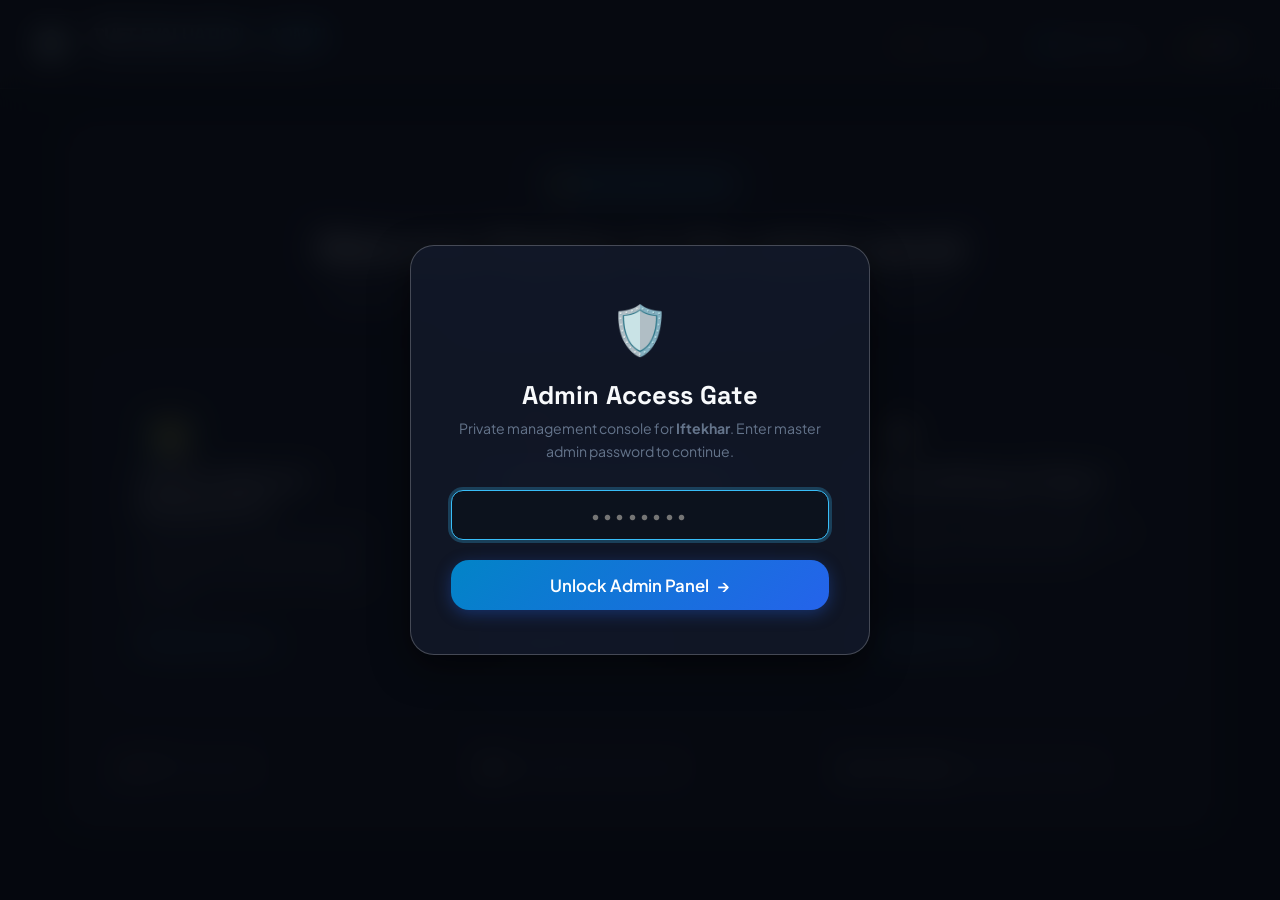
==== admin.html @ 4fbf7980 "Add admin panel and dynamic sync" ====
<!DOCTYPE html>
<html lang="en" data-theme="dark">
<head>
  <meta charset="UTF-8">
  <meta name="viewport" content="width=device-width, initial-scale=1.0">
  <title>BUET Faculty Pulse — Admin Management Dashboard</title>
  
  <!-- Modern Google Fonts -->
  <link rel="preconnect" href="https://fonts.googleapis.com">
  <link rel="preconnect" href="https://fonts.gstatic.com" crossorigin>
  <link href="https://fonts.googleapis.com/css2?family=Plus+Jakarta+Sans:wght@400;500;600;700;800&family=Space+Grotesk:wght@600;700&display=swap" rel="stylesheet">

  <!-- Core Stylesheet -->
  <link rel="stylesheet" href="css/style.css">
  <link rel="icon" href="data:image/svg+xml,<svg xmlns=%22http://www.w3.org/2000/svg%22 viewBox=%220 0 100 100%22><text y=%22.9em%22 font-size=%2290%22>🛡️</text></svg>">

  <style>
    /* Admin Dashboard Specific Styles */
    .admin-auth-overlay {
      position: fixed;
      inset: 0;
      background: var(--bg-overlay);
      backdrop-filter: blur(16px);
      -webkit-backdrop-filter: blur(16px);
      z-index: 9999;
      display: flex;
      align-items: center;
      justify-content: center;
      padding: 1.5rem;
    }

    .admin-auth-card {
      background: var(--bg-card);
      border: 1.5px solid var(--border-strong);
      border-radius: var(--radius-xl);
      padding: 2.75rem 2.5rem;
      max-width: 460px;
      width: 100%;
      text-align: center;
      box-shadow: var(--shadow-lg);
    }

    .admin-auth-icon {
      font-size: 3rem;
      margin-bottom: 0.75rem;
    }

    .admin-auth-title {
      font-size: 1.6rem;
      font-weight: 800;
      margin-bottom: 0.4rem;
    }

    .admin-auth-sub {
      font-size: 0.88rem;
      color: var(--text-muted);
      margin-bottom: 1.75rem;
    }

    .admin-auth-input {
      width: 100%;
      padding: 0.85rem 1.15rem;
      background: var(--bg-input);
      border: 1.5px solid var(--border-strong);
      border-radius: var(--radius-md);
      font-size: 1.05rem;
      color: var(--text-primary);
      text-align: center;
      letter-spacing: 0.2em;
      outline: none;
      margin-bottom: 1.25rem;
      transition: border-color var(--transition-fast);
    }

    .admin-auth-input:focus {
      border-color: var(--accent-cyan);
      box-shadow: 0 0 0 3px var(--accent-cyan-glow);
    }

    /* Admin Hub Cards */
    .admin-hub-grid {
      display: grid;
      grid-template-columns: repeat(auto-fit, minmax(280px, 1fr));
      gap: 1.5rem;
      margin-top: 2rem;
    }

    .admin-nav-card {
      background: var(--bg-card);
      border: 1.5px solid var(--border-medium);
      border-radius: var(--radius-xl);
      padding: 2rem;
      cursor: pointer;
      display: flex;
      flex-direction: column;
      justify-content: space-between;
      gap: 1.25rem;
      transition: all var(--transition-normal);
      text-align: left;
    }

    .admin-nav-card:hover {
      border-color: var(--accent-cyan);
      transform: translateY(-4px);
      box-shadow: var(--shadow-md);
    }

    .nav-card-icon {
      font-size: 2.5rem;
      background: var(--bg-input);
      width: 64px;
      height: 64px;
      display: flex;
      align-items: center;
      justify-content: center;
      border-radius: var(--radius-lg);
      border: 1px solid var(--border-subtle);
    }

    .nav-card-title {
      font-size: 1.35rem;
      font-weight: 800;
      margin-bottom: 0.35rem;
    }

    .nav-card-desc {
      font-size: 0.88rem;
      color: var(--text-secondary);
      line-height: 1.5;
    }

    .nav-card-cta {
      display: flex;
      align-items: center;
      gap: 0.45rem;
      color: var(--accent-cyan);
      font-weight: 700;
      font-size: 0.92rem;
      margin-top: auto;
    }

    /* Admin Subpages */
    .admin-subpage {
      display: none;
      animation: fadeIn 0.3s ease forwards;
    }

    .admin-subpage.active {
      display: block;
    }

    .admin-page-header {
      display: flex;
      justify-content: space-between;
      align-items: center;
      flex-wrap: wrap;
      gap: 1rem;
      margin-bottom: 2rem;
      border-bottom: 1px solid var(--border-subtle);
      padding-bottom: 1.25rem;
    }

    .admin-mode-toggle-row {
      display: flex;
      gap: 0.5rem;
      margin-bottom: 1.5rem;
    }

    .mode-tab-btn {
      padding: 0.65rem 1.25rem;
      border-radius: var(--radius-full);
      font-size: 0.9rem;
      font-weight: 700;
      background: var(--bg-surface);
      border: 1.5px solid var(--border-medium);
      color: var(--text-secondary);
      cursor: pointer;
      transition: all var(--transition-fast);
    }

    .mode-tab-btn.active {
      background: var(--accent-blue);
      color: #ffffff;
      border-color: var(--accent-blue);
    }

    .admin-editor-card {
      background: var(--bg-card);
      border: 1.5px solid var(--border-medium);
      border-radius: var(--radius-xl);
      padding: 2.25rem;
      margin-bottom: 2rem;
    }

    .form-grid-2 {
      display: grid;
      grid-template-columns: repeat(auto-fit, minmax(240px, 1fr));
      gap: 1.25rem;
    }

    .admin-table-wrap {
      background: var(--bg-card);
      border: 1px solid var(--border-medium);
      border-radius: var(--radius-xl);
      overflow-x: auto;
      max-height: 520px;
    }

    .admin-table {
      width: 100%;
      border-collapse: collapse;
      text-align: left;
      font-size: 0.9rem;
    }

    .admin-table th {
      background: var(--bg-surface);
      padding: 0.95rem 1.25rem;
      font-family: var(--font-heading);
      font-weight: 700;
      color: var(--text-muted);
      border-bottom: 1px solid var(--border-medium);
      position: sticky;
      top: 0;
      z-index: 2;
    }

    .admin-table td {
      padding: 0.85rem 1.25rem;
      border-bottom: 1px solid var(--border-subtle);
      color: var(--text-primary);
    }

    .admin-table tr:hover td {
      background: var(--bg-card-hover);
    }

    .btn-edit-inline {
      padding: 0.35rem 0.75rem;
      font-size: 0.78rem;
      border-radius: var(--radius-sm);
      background: var(--bg-input);
      border: 1px solid var(--border-medium);
      color: var(--accent-cyan);
      cursor: pointer;
      font-weight: 600;
    }

    .btn-edit-inline:hover {
      background: var(--accent-cyan);
      color: #ffffff;
    }

    /* Question Cards */
    .admin-question-card {
      background: var(--bg-surface);
      border: 1.5px solid var(--border-medium);
      border-radius: var(--radius-lg);
      padding: 1.5rem;
      margin-bottom: 1rem;
      display: flex;
      flex-direction: column;
      gap: 0.85rem;
    }

    .admin-q-header {
      display: flex;
      justify-content: space-between;
      align-items: flex-start;
      gap: 0.75rem;
    }

    .admin-q-options-list {
      display: grid;
      grid-template-columns: repeat(auto-fit, minmax(160px, 1fr));
      gap: 0.5rem;
      margin-top: 0.4rem;
    }

    .admin-opt-pill {
      font-size: 0.82rem;
      padding: 0.35rem 0.65rem;
      border-radius: var(--radius-md);
      background: var(--bg-input);
      border: 1px solid var(--border-subtle);
    }

    .admin-opt-pill.correct {
      border-color: #10b981;
      background: rgba(16, 185, 129, 0.15);
      color: #10b981;
      font-weight: 700;
    }
  </style>
</head>
<body>

  <!-- =========================================================================
       ADMIN AUTHENTICATION LOCK SCREEN (Password Protected)
       ========================================================================= -->
  <div id="adminAuthOverlay" class="admin-auth-overlay">
    <div class="admin-auth-card">
      <div class="admin-auth-icon">🛡️</div>
      <h2 class="admin-auth-title">Admin Access Gate</h2>
      <p class="admin-auth-sub">
        Private management console for <strong>Iftekhar</strong>. Enter master admin password to continue.
      </p>

      <form id="adminAuthForm">
        <input type="password" id="adminPasswordInput" class="admin-auth-input" placeholder="••••••••" autofocus autocomplete="current-password" required>
        <button type="submit" class="btn btn-primary btn-large" style="width: 100%;">
          <span>Unlock Admin Panel</span>
          <span>&rarr;</span>
        </button>
      </form>
      <p id="authErrorMsg" style="color: var(--star-red); font-size: 0.85rem; margin-top: 0.75rem; display: none;">
        Incorrect password. Please try again.
      </p>
    </div>
  </div>

  <!-- Top Global Navbar -->
  <header class="global-navbar">
    <div class="nav-wrapper">
      <div class="nav-brand" id="adminBrandBtn" role="button" tabindex="0" title="Admin Hub">
        <span class="brand-crest">🛡️</span>
        <div class="brand-headings">
          <span class="brand-title">BUET EVALUATION — ADMIN</span>
          <span class="brand-tagline">Authorized Moderator Console</span>
        </div>
      </div>

      <div class="nav-actions">
        <!-- Live Connection Status Badge -->
        <div id="adminDbStatusBadge" class="status-badge" title="Firebase Firestore Cloud Database Status">
          <span class="status-dot"></span>
          <span id="adminDbStatusText">Connecting...</span>
        </div>

        <a href="index.html" class="nav-link-btn" title="View Public Student Review Portal">
          🌐 View Live Site
        </a>

        <!-- Day / Night Theme Toggle -->
        <button id="adminThemeToggleBtn" class="theme-toggle-btn" title="Toggle Day/Night Mode">
          <span id="adminThemeIcon" class="theme-icon">🌙</span>
          <span id="adminThemeText" class="theme-label">Night</span>
        </button>
      </div>
    </div>
  </header>

  <!-- Main Container -->
  <main class="app-container">

    <!-- =========================================================================
         PAGE 1: ADMIN HUB MAIN MENU
         ========================================================================= -->
    <section id="pageAdminHub" class="admin-subpage active">
      <div class="card-glass" style="padding: 2.75rem 2.5rem; text-align: center;">
        <span class="welcome-badge">👑 Master Moderator Panel</span>
        <h1 class="welcome-title" style="margin-bottom: 0.5rem;">
          Welcome Iftekhar to the admin panel
        </h1>
        <p class="welcome-subtitle" style="margin-bottom: 1.5rem;">
          What do u want to modify? Changes saved here immediately update the live student evaluation website in real-time.
        </p>

        <!-- Navigation Cards -->
        <div class="admin-hub-grid">
          <!-- Card 1: Teachers & Designations (Page 2A) -->
          <div class="admin-nav-card" id="btnGoTeachers">
            <div>
              <div class="nav-card-icon">👨‍🏫</div>
              <h3 class="nav-card-title">Teacher Names &amp; Designations</h3>
              <p class="nav-card-desc">
                Add new teachers, search &amp; modify existing names, edit designations (Professor, Lecturer, etc.), or delete records.
              </p>
            </div>
            <span class="nav-card-cta">Manage Teachers &rarr;</span>
          </div>

          <!-- Card 2: Verification Questions (Page 2B) -->
          <div class="admin-nav-card" id="btnGoQuestions">
            <div>
              <div class="nav-card-icon">❓</div>
              <h3 class="nav-card-title">Verification Questions</h3>
              <p class="nav-card-desc">
                Browse questions department-wise, edit questions and options A-E, update answer keys, or add brand new campus trivia questions.
              </p>
            </div>
            <span class="nav-card-cta">Manage Questions &rarr;</span>
          </div>

          <!-- Card 3: Portal Settings & Departments (Page 2C) -->
          <div class="admin-nav-card" id="btnGoSettings">
            <div>
              <div class="nav-card-icon">⚙️</div>
              <h3 class="nav-card-title">Portal Settings &amp; Depts</h3>
              <p class="nav-card-desc">
                Set question correction rate to get verified (e.g. 4/5), add new departments, and configure admin preferences.
              </p>
            </div>
            <span class="nav-card-cta">Configure Portal &rarr;</span>
          </div>
        </div>

        <!-- Quick Summary Stats Bar -->
        <div class="ratings-breakdown-row" style="margin-top: 2.5rem; text-align: left;">
          <div class="breakdown-item">
            <span class="stat-glyph">📚</span>
            <span id="adminTotalTeachers">277</span>
            <span class="stat-text">Faculty Listed</span>
          </div>
          <div class="breakdown-item">
            <span class="stat-glyph">💬</span>
            <span id="adminTotalReviews">0</span>
            <span class="stat-text">Student Reviews Recorded</span>
          </div>
          <div class="breakdown-item">
            <span class="stat-glyph">🏛️</span>
            <span id="adminTotalDepts">3 Active Depts</span>
            <span class="stat-text">Verification Trivia Active</span>
          </div>
        </div>
      </div>
    </section>

    <!-- =========================================================================
         PAGE 2A: TEACHER NAMES & DESIGNATIONS MANAGEMENT
         ========================================================================= -->
    <section id="pageAdminTeachers" class="admin-subpage">
      <div class="admin-page-header">
        <div>
          <button class="btn-back btnBackToHub" style="margin-bottom: 0.5rem;">
            <span>&larr;</span> Back to Admin Menu
          </button>
          <h2>You want to add new teacher or modify existing teacher name?</h2>
          <p>Search and select any teacher to modify their details, or add new faculty members.</p>
        </div>

        <div class="admin-mode-toggle-row">
          <button type="button" id="tabModifyTeacher" class="mode-tab-btn active">✏️ Modify Existing</button>
          <button type="button" id="tabAddNewTeacher" class="mode-tab-btn">➕ Add New Teacher</button>
        </div>
      </div>

      <!-- Modify Existing Teacher Form -->
      <div id="sectionModifyTeacher" class="admin-editor-card">
        <h3 style="margin-bottom: 1rem;">Select the teacher name or search the name</h3>
        
        <div class="search-row" style="margin-bottom: 1.5rem;">
          <div class="search-input-wrap">
            <span class="search-icon">🔍</span>
            <input type="text" id="adminTeacherSearchInput" class="search-input" placeholder="Type to filter teacher dropdown...">
          </div>

          <div style="flex: 1.5; min-width: 280px;">
            <select id="adminTeacherSelectDropdown" class="form-input" style="cursor: pointer;">
              <option value="">-- Choose a Faculty Member to Edit --</option>
            </select>
          </div>
        </div>

        <!-- Teacher Edit Form (Active when teacher selected) -->
        <div id="teacherEditFormArea" style="display: none; border-top: 1px solid var(--border-subtle); padding-top: 1.5rem;">
          <h4 style="margin-bottom: 1.25rem;">
            Editing: <span id="editingTeacherBadge" class="highlight-teacher">Teacher Name</span>
          </h4>

          <div class="form-grid-2">
            <div class="form-group">
              <label class="form-label" for="editTeacherName">Full Name &amp; Academic Title</label>
              <input type="text" id="editTeacherName" class="form-input" required>
            </div>

            <div class="form-group">
              <label class="form-label" for="editTeacherDesig">Designation</label>
              <select id="editTeacherDesig" class="form-input">
                <option value="Professor">Professor</option>
                <option value="Associate Professor">Associate Professor</option>
                <option value="Assistant Professor">Assistant Professor</option>
                <option value="Lecturer">Lecturer</option>
                <option value="Professor Emeritus">Professor Emeritus</option>
                <option value="Adjunct Faculty">Adjunct Faculty</option>
              </select>
            </div>

            <div class="form-group">
              <label class="form-label" for="editTeacherDeptCode">Department Code</label>
              <select id="editTeacherDeptCode" class="form-input">
                <option value="CSE">CSE (Computer Science and Engineering)</option>
                <option value="EEE">EEE (Electrical and Electronic Engineering)</option>
                <option value="CE">CE (Civil Engineering)</option>
                <option value="ME">ME (Mechanical Engineering)</option>
                <option value="BME">BME (Biomedical Engineering)</option>
                <option value="IPE">IPE (Industrial &amp; Production Engineering)</option>
                <option value="MME">MME (Materials &amp; Metallurgical Engineering)</option>
                <option value="NCE">NCE (Nanomaterials &amp; Ceramic Engineering)</option>
                <option value="NAME">NAME (Naval Architecture &amp; Marine)</option>
                <option value="URP">URP (Urban &amp; Regional Planning)</option>
                <option value="WRE">WRE (Water Resources Engineering)</option>
              </select>
            </div>

            <div class="form-group">
              <label class="form-label" for="editTeacherLocation">Location / Office Room</label>
              <input type="text" id="editTeacherLocation" class="form-input" placeholder="e.g. ECE Building, 7th Floor">
            </div>
          </div>

          <div style="display: flex; justify-content: space-between; align-items: center; margin-top: 1rem;">
            <button type="button" id="btnDeleteTeacher" class="btn btn-secondary" style="color: var(--star-red); border-color: var(--star-red-border);">
              🗑️ Delete Teacher
            </button>
            <button type="button" id="btnSaveTeacher" class="btn btn-success btn-large">
              💾 Save Changes to Live Site
            </button>
          </div>
        </div>
      </div>

      <!-- Add New Teacher Form -->
      <div id="sectionAddTeacher" class="admin-editor-card" style="display: none;">
        <h3 style="margin-bottom: 1.25rem;">Add New Faculty Member</h3>

        <div class="form-grid-2">
          <div class="form-group">
            <label class="form-label" for="newTeacherName">Full Name (e.g. Dr. John Doe)</label>
            <input type="text" id="newTeacherName" class="form-input" placeholder="Dr. Full Name" required>
          </div>

          <div class="form-group">
            <label class="form-label" for="newTeacherDesig">Designation</label>
            <select id="newTeacherDesig" class="form-input">
              <option value="Professor">Professor</option>
              <option value="Associate Professor">Associate Professor</option>
              <option value="Assistant Professor">Assistant Professor</option>
              <option value="Lecturer" selected>Lecturer</option>
            </select>
          </div>

          <div class="form-group">
            <label class="form-label" for="newTeacherDeptCode">Department</label>
            <select id="newTeacherDeptCode" class="form-input">
              <option value="CSE">CSE (Computer Science and Engineering)</option>
              <option value="EEE">EEE (Electrical and Electronic Engineering)</option>
              <option value="CE">CE (Civil Engineering)</option>
              <option value="ME">ME (Mechanical Engineering)</option>
              <option value="BME">BME (Biomedical Engineering)</option>
              <option value="IPE">IPE (Industrial &amp; Production Engineering)</option>
              <option value="MME">MME (Materials &amp; Metallurgical Engineering)</option>
              <option value="NCE">NCE (Nanomaterials &amp; Ceramic Engineering)</option>
              <option value="NAME">NAME (Naval Architecture &amp; Marine)</option>
              <option value="URP">URP (Urban &amp; Regional Planning)</option>
              <option value="WRE">WRE (Water Resources Engineering)</option>
            </select>
          </div>

          <div class="form-group">
            <label class="form-label" for="newTeacherLocation">Office Location</label>
            <input type="text" id="newTeacherLocation" class="form-input" placeholder="e.g. ECE Building, 5th Floor">
          </div>
        </div>

        <div style="display: flex; justify-content: flex-end; margin-top: 1rem;">
          <button type="button" id="btnSubmitNewTeacher" class="btn btn-primary btn-large">
            ➕ Add Faculty Member
          </button>
        </div>
      </div>

      <!-- Quick Directory Table View -->
      <div class="card-glass" style="padding: 1.5rem;">
        <h4 style="margin-bottom: 1rem;">All Faculty Directory Records (<span id="tableRecordCount">277</span>)</h4>
        <div class="admin-table-wrap">
          <table class="admin-table">
            <thead>
              <tr>
                <th>ID</th>
                <th>Name</th>
                <th>Designation</th>
                <th>Department</th>
                <th>Action</th>
              </tr>
            </thead>
            <tbody id="adminTeachersTableBody">
              <!-- Populated by JS -->
            </tbody>
          </table>
        </div>
      </div>
    </section>

    <!-- =========================================================================
         PAGE 2B: VERIFICATION QUESTIONS MANAGEMENT
         ========================================================================= -->
    <section id="pageAdminQuestions" class="admin-subpage">
      <div class="admin-page-header">
        <div>
          <button class="btn-back btnBackToHub" style="margin-bottom: 0.5rem;">
            <span>&larr;</span> Back to Admin Menu
          </button>
          <h2>You want to add new que or modify existing que?</h2>
          <p>See the list of questions dept wise or search a ques</p>
        </div>

        <div class="admin-mode-toggle-row">
          <button type="button" id="tabModifyQues" class="mode-tab-btn active">📋 View / Edit Questions</button>
          <button type="button" id="tabAddNewQues" class="mode-tab-btn">➕ Add New Question</button>
        </div>
      </div>

      <!-- Department Filter Pills & Search -->
      <div class="search-filter-card card-glass" style="margin-bottom: 1.5rem;">
        <div class="search-row">
          <div class="search-input-wrap">
            <span class="search-icon">🔍</span>
            <input type="text" id="adminQuesSearchInput" class="search-input" placeholder="Search question text...">
          </div>

          <div class="dept-tabs-wrap" id="adminQuesDeptTabs">
            <button class="dept-tab active" data-dept="CSE">CSE Questions</button>
            <button class="dept-tab" data-dept="EEE">EEE Questions</button>
            <button class="dept-tab" data-dept="CE">CE Questions</button>
          </div>
        </div>
      </div>

      <!-- Question Editor / Form Area -->
      <div id="questionEditModal" class="admin-editor-card" style="display: none;">
        <h3 id="questionEditModalTitle" style="margin-bottom: 1.25rem;">Edit Question</h3>

        <div class="form-group">
          <label class="form-label" for="qEditDeptSelect">Department</label>
          <select id="qEditDeptSelect" class="form-input" style="max-width: 250px;">
            <option value="CSE">CSE</option>
            <option value="EEE">EEE</option>
            <option value="CE">CE</option>
          </select>
        </div>

        <div class="form-group">
          <label class="form-label" for="qEditText">Question Prompt</label>
          <textarea id="qEditText" class="form-textarea" rows="2" placeholder="e.g. How many lifts are on the ground of EEE side?"></textarea>
        </div>

        <div class="form-grid-2">
          <div class="form-group">
            <label class="form-label">Option A</label>
            <input type="text" id="qOptA" class="form-input" placeholder="Option A text">
          </div>
          <div class="form-group">
            <label class="form-label">Option B</label>
            <input type="text" id="qOptB" class="form-input" placeholder="Option B text">
          </div>
          <div class="form-group">
            <label class="form-label">Option C</label>
            <input type="text" id="qOptC" class="form-input" placeholder="Option C text">
          </div>
          <div class="form-group">
            <label class="form-label">Option D</label>
            <input type="text" id="qOptD" class="form-input" placeholder="Option D text">
          </div>
          <div class="form-group">
            <label class="form-label">Option E</label>
            <input type="text" id="qOptE" class="form-input" placeholder="Option E text">
          </div>
          <div class="form-group">
            <label class="form-label" for="qCorrectKeySelect">Correct Answer Key</label>
            <select id="qCorrectKeySelect" class="form-input">
              <option value="a">A</option>
              <option value="b">B</option>
              <option value="c">C</option>
              <option value="d">D</option>
              <option value="e">E</option>
            </select>
          </div>
        </div>

        <div style="display: flex; justify-content: space-between; align-items: center; margin-top: 1rem;">
          <button type="button" id="btnCancelEditQues" class="btn btn-secondary">Cancel</button>
          <button type="button" id="btnSaveQuestion" class="btn btn-success btn-large">💾 Save Question</button>
        </div>
      </div>

      <!-- Questions List Cards -->
      <div id="adminQuestionsListContainer">
        <!-- Populated by JS -->
      </div>
    </section>

    <!-- =========================================================================
         PAGE 2C: PORTAL SETTINGS & DEPARTMENTS
         ========================================================================= -->
    <section id="pageAdminSettings" class="admin-subpage">
      <div class="admin-page-header">
        <div>
          <button class="btn-back btnBackToHub" style="margin-bottom: 0.5rem;">
            <span>&larr;</span> Back to Admin Menu
          </button>
          <h2>Portal Settings &amp; Verification Rules</h2>
          <p>Set verification passing rate and add departments</p>
        </div>
      </div>

      <div class="admin-editor-card">
        <h3 style="margin-bottom: 1.5rem;">Verification Quiz Rules</h3>

        <div class="form-group" style="max-width: 480px;">
          <label class="form-label" for="settingMinCorrect">
            Question Correction Rate to get verified (out of 5):
          </label>
          <select id="settingMinCorrect" class="form-input">
            <option value="3">3 out of 5 (60% passing rate)</option>
            <option value="4" selected>4 out of 5 (80% passing rate — Recommended)</option>
            <option value="5">5 out of 5 (100% strict passing rate)</option>
          </select>
          <p style="font-size: 0.82rem; color: var(--text-muted); margin-top: 0.4rem;">
            Students must achieve at least this many correct answers on Page 2 to proceed to the evaluation directory.
          </p>
        </div>

        <div class="form-group" style="margin-top: 2rem;">
          <label class="form-label">
            Active Verification Departments (Shown on Page 1 Dropdown):
          </label>
          <div id="activeDeptsCheckboxes" style="display: flex; flex-wrap: wrap; gap: 0.85rem; margin-top: 0.5rem;">
            <!-- Injected by JS -->
          </div>
        </div>

        <div class="form-group" style="margin-top: 1.5rem; max-width: 480px;">
          <label class="form-label" for="newDeptInput">Add New Department to Portal:</label>
          <div style="display: flex; gap: 0.65rem;">
            <input type="text" id="newDeptInput" class="form-input" placeholder="e.g. ME, BME, IPE">
            <button type="button" id="btnAddDept" class="btn btn-secondary">Add Dept</button>
          </div>
        </div>

        <div style="margin-top: 2rem; border-top: 1px solid var(--border-subtle); padding-top: 1.5rem; display: flex; justify-content: flex-end;">
          <button type="button" id="btnSavePortalSettings" class="btn btn-success btn-large">
            💾 Save Settings to Live Site
          </button>
        </div>
      </div>
    </section>

  </main>

  <!-- Toast Notification Popup -->
  <div id="adminToastPopup" class="toast-popup" role="alert" aria-live="assertive"></div>

  <!-- Shared Data & Firebase Service -->
  <script src="data/teachers.js"></script>
  <script src="data/questions.js"></script>
  <script src="js/firebase-config.js"></script>

  <!-- Admin Controller Logic -->
  <script>
    (function () {
      const MASTER_DEFAULT_PIN = 'buetadmin1024';

      // State
      const adminState = {
        authenticated: false,
        teachers: [],
        currentDeptQuestions: 'CSE',
        questionsPool: {},
        settings: { minCorrect: 4, activeDepts: ['CSE', 'EEE', 'CE'] },
        selectedTeacherForEdit: null,
        editingQuestionId: null
      };

      // Elements
      const el = {
        adminAuthOverlay: document.getElementById('adminAuthOverlay'),
        adminAuthForm: document.getElementById('adminAuthForm'),
        adminPasswordInput: document.getElementById('adminPasswordInput'),
        authErrorMsg: document.getElementById('authErrorMsg'),

        adminDbStatusBadge: document.getElementById('adminDbStatusBadge'),
        adminDbStatusText: document.getElementById('adminDbStatusText'),
        adminThemeToggleBtn: document.getElementById('adminThemeToggleBtn'),
        adminThemeIcon: document.getElementById('adminThemeIcon'),
        adminThemeText: document.getElementById('adminThemeText'),

        pageAdminHub: document.getElementById('pageAdminHub'),
        pageAdminTeachers: document.getElementById('pageAdminTeachers'),
        pageAdminQuestions: document.getElementById('pageAdminQuestions'),
        pageAdminSettings: document.getElementById('pageAdminSettings'),

        btnGoTeachers: document.getElementById('btnGoTeachers'),
        btnGoQuestions: document.getElementById('btnGoQuestions'),
        btnGoSettings: document.getElementById('btnGoSettings'),
        adminBrandBtn: document.getElementById('adminBrandBtn'),

        adminTotalTeachers: document.getElementById('adminTotalTeachers'),
        adminTotalReviews: document.getElementById('adminTotalReviews'),
        adminTotalDepts: document.getElementById('adminTotalDepts'),

        // Teachers section
        tabModifyTeacher: document.getElementById('tabModifyTeacher'),
        tabAddNewTeacher: document.getElementById('tabAddNewTeacher'),
        sectionModifyTeacher: document.getElementById('sectionModifyTeacher'),
        sectionAddTeacher: document.getElementById('sectionAddTeacher'),
        adminTeacherSearchInput: document.getElementById('adminTeacherSearchInput'),
        adminTeacherSelectDropdown: document.getElementById('adminTeacherSelectDropdown'),
        teacherEditFormArea: document.getElementById('teacherEditFormArea'),
        editingTeacherBadge: document.getElementById('editingTeacherBadge'),
        editTeacherName: document.getElementById('editTeacherName'),
        editTeacherDesig: document.getElementById('editTeacherDesig'),
        editTeacherDeptCode: document.getElementById('editTeacherDeptCode'),
        editTeacherLocation: document.getElementById('editTeacherLocation'),
        btnSaveTeacher: document.getElementById('btnSaveTeacher'),
        btnDeleteTeacher: document.getElementById('btnDeleteTeacher'),

        newTeacherName: document.getElementById('newTeacherName'),
        newTeacherDesig: document.getElementById('newTeacherDesig'),
        newTeacherDeptCode: document.getElementById('newTeacherDeptCode'),
        newTeacherLocation: document.getElementById('newTeacherLocation'),
        btnSubmitNewTeacher: document.getElementById('btnSubmitNewTeacher'),
        adminTeachersTableBody: document.getElementById('adminTeachersTableBody'),
        tableRecordCount: document.getElementById('tableRecordCount'),

        // Questions section
        tabModifyQues: document.getElementById('tabModifyQues'),
        tabAddNewQues: document.getElementById('tabAddNewQues'),
        adminQuesSearchInput: document.getElementById('adminQuesSearchInput'),
        adminQuesDeptTabs: document.getElementById('adminQuesDeptTabs'),
        questionEditModal: document.getElementById('questionEditModal'),
        questionEditModalTitle: document.getElementById('questionEditModalTitle'),
        qEditDeptSelect: document.getElementById('qEditDeptSelect'),
        qEditText: document.getElementById('qEditText'),
        qOptA: document.getElementById('qOptA'),
        qOptB: document.getElementById('qOptB'),
        qOptC: document.getElementById('qOptC'),
        qOptD: document.getElementById('qOptD'),
        qOptE: document.getElementById('qOptE'),
        qCorrectKeySelect: document.getElementById('qCorrectKeySelect'),
        btnCancelEditQues: document.getElementById('btnCancelEditQues'),
        btnSaveQuestion: document.getElementById('btnSaveQuestion'),
        adminQuestionsListContainer: document.getElementById('adminQuestionsListContainer'),

        // Settings section
        settingMinCorrect: document.getElementById('settingMinCorrect'),
        activeDeptsCheckboxes: document.getElementById('activeDeptsCheckboxes'),
        newDeptInput: document.getElementById('newDeptInput'),
        btnAddDept: document.getElementById('btnAddDept'),
        btnSavePortalSettings: document.getElementById('btnSavePortalSettings'),

        adminToastPopup: document.getElementById('adminToastPopup')
      };

      // =========================================================================
      // AUTHENTICATION
      // =========================================================================

      function initAuth() {
        if (sessionStorage.getItem('buet_admin_session') === 'active') {
          unlockAdmin();
          return;
        }

        el.adminAuthForm.addEventListener('submit', (e) => {
          e.preventDefault();
          const entered = el.adminPasswordInput.value.trim();
          const savedPass = localStorage.getItem('buet_admin_password') || MASTER_DEFAULT_PIN;

          if (entered === savedPass || entered === MASTER_DEFAULT_PIN) {
            sessionStorage.setItem('buet_admin_session', 'active');
            unlockAdmin();
          } else {
            el.authErrorMsg.style.display = 'block';
            el.adminPasswordInput.select();
          }
        });
      }

      function unlockAdmin() {
        adminState.authenticated = true;
        el.adminAuthOverlay.style.display = 'none';
        initAdminApp();
      }

      // =========================================================================
      // THEME & DATABASE
      // =========================================================================

      function initTheme() {
        const saved = localStorage.getItem('buet_theme') || 'dark';
        applyTheme(saved);

        el.adminThemeToggleBtn.addEventListener('click', () => {
          const current = document.documentElement.getAttribute('data-theme') || 'dark';
          const next = current === 'dark' ? 'light' : 'dark';
          applyTheme(next);
          localStorage.setItem('buet_theme', next);
        });
      }

      function applyTheme(theme) {
        document.documentElement.setAttribute('data-theme', theme);
        if (theme === 'light') {
          el.adminThemeIcon.textContent = '☀️';
          el.adminThemeText.textContent = 'Day';
        } else {
          el.adminThemeIcon.textContent = '🌙';
          el.adminThemeText.textContent = 'Night';
        }
      }

      async function initDatabase() {
        window.addEventListener('buet-db-status', (e) => {
          const { online } = e.detail;
          if (online) {
            el.adminDbStatusBadge.className = 'status-badge online';
            el.adminDbStatusText.textContent = 'Firebase Cloud Live';
          } else {
            el.adminDbStatusBadge.className = 'status-badge offline';
            el.adminDbStatusText.textContent = 'Local Database';
          }
        });

        if (window.dbService) {
          await window.dbService.initFirebase();
          await refreshAllData();
        }
      }

      async function refreshAllData() {
        if (!window.dbService) return;
        adminState.teachers = await window.dbService.getTeachers();
        adminState.questionsPool = await window.dbService.getQuestions();
        adminState.settings = await window.dbService.getSettings();

        updateDashboardCounters();
        populateTeachersDropdown();
        renderTeachersTable();
        renderQuestionsList();
        renderSettingsUI();
      }

      function updateDashboardCounters() {
        el.adminTotalTeachers.textContent = adminState.teachers.length;
        let totalRev = 0;
        adminState.teachers.forEach(t => {
          totalRev += (t.stats ? t.stats.totalReviews : 0) || 0;
        });
        el.adminTotalReviews.textContent = totalRev;
        el.adminTotalDepts.textContent = `${(adminState.settings.activeDepts || []).length} Active Depts`;
        el.tableRecordCount.textContent = adminState.teachers.length;
      }

      // =========================================================================
      // SUBPAGE NAVIGATION
      // =========================================================================

      function showSubpage(pageId) {
        [el.pageAdminHub, el.pageAdminTeachers, el.pageAdminQuestions, el.pageAdminSettings].forEach(p => {
          p.classList.remove('active');
        });
        const target = el[pageId];
        if (target) {
          target.classList.add('active');
          window.scrollTo({ top: 0, behavior: 'smooth' });
        }
      }

      function setupNavigationListeners() {
        el.adminBrandBtn.addEventListener('click', () => showSubpage('pageAdminHub'));
        el.btnGoTeachers.addEventListener('click', () => showSubpage('pageAdminTeachers'));
        el.btnGoQuestions.addEventListener('click', () => showSubpage('pageAdminQuestions'));
        el.btnGoSettings.addEventListener('click', () => showSubpage('pageAdminSettings'));

        document.querySelectorAll('.btnBackToHub').forEach(b => {
          b.addEventListener('click', () => showSubpage('pageAdminHub'));
        });
      }

      // =========================================================================
      // TEACHER MANAGEMENT LOGIC (Page 2A)
      // =========================================================================

      function initTeacherManagement() {
        // Toggle tabs (Modify vs Add)
        el.tabModifyTeacher.addEventListener('click', () => {
          el.tabModifyTeacher.classList.add('active');
          el.tabAddNewTeacher.classList.remove('active');
          el.sectionModifyTeacher.style.display = 'block';
          el.sectionAddTeacher.style.display = 'none';
        });

        el.tabAddNewTeacher.addEventListener('click', () => {
          el.tabAddNewTeacher.classList.add('active');
          el.tabModifyTeacher.classList.remove('active');
          el.sectionModifyTeacher.style.display = 'none';
          el.sectionAddTeacher.style.display = 'block';
        });

        // Search & Select dropdown filter
        el.adminTeacherSearchInput.addEventListener('input', (e) => {
          const q = e.target.value.toLowerCase().trim();
          populateTeachersDropdown(q);
        });

        el.adminTeacherSelectDropdown.addEventListener('change', (e) => {
          const teacherId = e.target.value;
          if (!teacherId) {
            el.teacherEditFormArea.style.display = 'none';
            adminState.selectedTeacherForEdit = null;
            return;
          }
          const t = adminState.teachers.find(item => item.id === teacherId);
          if (t) {
            loadTeacherIntoEditor(t);
          }
        });

        // Save teacher
        el.btnSaveTeacher.addEventListener('click', async () => {
          if (!adminState.selectedTeacherForEdit) return;
          const updated = {
            ...adminState.selectedTeacherForEdit,
            name: el.editTeacherName.value.trim(),
            designation: el.editTeacherDesig.value,
            deptCode: el.editTeacherDeptCode.value,
            dept: getDeptFullName(el.editTeacherDeptCode.value),
            location: el.editTeacherLocation.value.trim()
          };

          el.btnSaveTeacher.disabled = true;
          el.btnSaveTeacher.textContent = 'Saving...';

          try {
            await window.dbService.saveTeacher(updated);
            showToast(`✅ Successfully updated ${updated.name}! Changes are live.`);
            await refreshAllData();
            loadTeacherIntoEditor(updated);
          } catch (e) {
            showToast('Error saving teacher: ' + e.message, 'error');
          } finally {
            el.btnSaveTeacher.disabled = false;
            el.btnSaveTeacher.textContent = '💾 Save Changes to Live Site';
          }
        });

        // Delete teacher
        el.btnDeleteTeacher.addEventListener('click', async () => {
          if (!adminState.selectedTeacherForEdit) return;
          const confirmDel = confirm(`Are you sure you want to remove ${adminState.selectedTeacherForEdit.name} from the portal?`);
          if (!confirmDel) return;

          try {
            await window.dbService.deleteTeacher(adminState.selectedTeacherForEdit.id);
            showToast(`🗑️ Removed teacher from live portal.`);
            el.teacherEditFormArea.style.display = 'none';
            adminState.selectedTeacherForEdit = null;
            await refreshAllData();
          } catch (e) {
            showToast('Error deleting teacher: ' + e.message, 'error');
          }
        });

        // Add new teacher
        el.btnSubmitNewTeacher.addEventListener('click', async () => {
          const name = el.newTeacherName.value.trim();
          if (!name) {
            showToast('Please enter the teacher full name', 'error');
            return;
          }

          const newT = {
            name: name,
            designation: el.newTeacherDesig.value,
            deptCode: el.newTeacherDeptCode.value,
            dept: getDeptFullName(el.newTeacherDeptCode.value),
            location: el.newTeacherLocation.value.trim() || 'BUET Campus'
          };

          el.btnSubmitNewTeacher.disabled = true;
          el.btnSubmitNewTeacher.textContent = 'Adding...';

          try {
            await window.dbService.saveTeacher(newT);
            showToast(`✅ Added ${name} to directory! Live on index.html.`);
            el.newTeacherName.value = '';
            el.newTeacherLocation.value = '';
            await refreshAllData();

            // Switch to modify tab
            el.tabModifyTeacher.click();
          } catch (e) {
            showToast('Error adding teacher: ' + e.message, 'error');
          } finally {
            el.btnSubmitNewTeacher.disabled = false;
            el.btnSubmitNewTeacher.textContent = '➕ Add Faculty Member';
          }
        });
      }

      function populateTeachersDropdown(query = '') {
        el.adminTeacherSelectDropdown.innerHTML = '<option value="">-- Choose a Faculty Member to Edit --</option>';
        let list = [...adminState.teachers];
        if (query) {
          list = list.filter(t => (t.name || '').toLowerCase().includes(query) || (t.deptCode || '').toLowerCase().includes(query));
        }

        // Group by department
        const depts = {};
        list.forEach(t => {
          const c = t.deptCode || 'OTHER';
          if (!depts[c]) depts[c] = [];
          depts[c].push(t);
        });

        Object.keys(depts).sort().forEach(dept => {
          const grp = document.createElement('optgroup');
          grp.label = dept + ' Department';
          depts[dept].forEach(t => {
            const opt = document.createElement('option');
            opt.value = t.id;
            opt.textContent = `${t.name} (${t.designation || 'Lecturer'})`;
            grp.appendChild(opt);
          });
          el.adminTeacherSelectDropdown.appendChild(grp);
        });
      }

      function loadTeacherIntoEditor(t) {
        adminState.selectedTeacherForEdit = t;
        el.teacherEditFormArea.style.display = 'block';
        el.editingTeacherBadge.textContent = t.name;
        el.editTeacherName.value = t.name || '';
        el.editTeacherDesig.value = t.designation || 'Lecturer';
        el.editTeacherDeptCode.value = t.deptCode || 'CSE';
        el.editTeacherLocation.value = t.location || '';
      }

      function renderTeachersTable() {
        el.adminTeachersTableBody.innerHTML = '';
        adminState.teachers.forEach(t => {
          const tr = document.createElement('tr');
          tr.innerHTML = `
            <td><code>${t.id}</code></td>
            <td><strong>${escapeHtml(t.name)}</strong></td>
            <td>${escapeHtml(t.designation || 'Lecturer')}</td>
            <td><span class="teacher-dept-pill">${t.deptCode || 'BUET'}</span></td>
            <td><button type="button" class="btn-edit-inline" data-id="${t.id}">✏️ Edit</button></td>
          `;

          tr.querySelector('.btn-edit-inline').addEventListener('click', () => {
            el.tabModifyTeacher.click();
            el.adminTeacherSelectDropdown.value = t.id;
            loadTeacherIntoEditor(t);
            window.scrollTo({ top: 250, behavior: 'smooth' });
          });

          el.adminTeachersTableBody.appendChild(tr);
        });
      }

      // =========================================================================
      // VERIFICATION QUESTIONS MANAGEMENT (Page 2B)
      // =========================================================================

      function initQuestionsManagement() {
        // Tab toggle
        el.tabModifyQues.addEventListener('click', () => {
          el.tabModifyQues.classList.add('active');
          el.tabAddNewQues.classList.remove('active');
          el.questionEditModal.style.display = 'none';
        });

        el.tabAddNewQues.addEventListener('click', () => {
          el.tabAddNewQues.classList.add('active');
          el.tabModifyQues.classList.remove('active');
          openQuestionEditorForNew();
        });

        // Dept tabs
        el.adminQuesDeptTabs.addEventListener('click', (e) => {
          const tab = e.target.closest('.dept-tab');
          if (!tab) return;
          el.adminQuesDeptTabs.querySelectorAll('.dept-tab').forEach(b => b.classList.remove('active'));
          tab.classList.add('active');
          adminState.currentDeptQuestions = tab.getAttribute('data-dept');
          renderQuestionsList();
        });

        // Search question
        el.adminQuesSearchInput.addEventListener('input', () => {
          renderQuestionsList();
        });

        el.btnCancelEditQues.addEventListener('click', () => {
          el.questionEditModal.style.display = 'none';
          el.tabModifyQues.click();
        });

        // Save question (Add or Edit)
        el.btnSaveQuestion.addEventListener('click', async () => {
          const text = el.qEditText.value.trim();
          if (!text) {
            showToast('Please enter the question prompt', 'error');
            return;
          }

          const opts = [
            { key: 'a', text: el.qOptA.value.trim() },
            { key: 'b', text: el.qOptB.value.trim() },
            { key: 'c', text: el.qOptC.value.trim() },
            { key: 'd', text: el.qOptD.value.trim() },
            { key: 'e', text: el.qOptE.value.trim() }
          ];

          const qData = {
            id: adminState.editingQuestionId || `q_${el.qEditDeptSelect.value.toLowerCase()}_${Date.now().toString(36)}`,
            dept: el.qEditDeptSelect.value,
            question: text,
            options: opts,
            correctKey: el.qCorrectKeySelect.value
          };

          el.btnSaveQuestion.disabled = true;
          el.btnSaveQuestion.textContent = 'Saving...';

          try {
            await window.dbService.saveQuestion(qData);
            showToast(`✅ Saved question for ${qData.dept}! Live on verification quiz.`);
            el.questionEditModal.style.display = 'none';
            el.tabModifyQues.click();
            await refreshAllData();
          } catch (e) {
            showToast('Error saving question: ' + e.message, 'error');
          } finally {
            el.btnSaveQuestion.disabled = false;
            el.btnSaveQuestion.textContent = '💾 Save Question';
          }
        });
      }

      function openQuestionEditorForNew() {
        adminState.editingQuestionId = null;
        el.questionEditModal.style.display = 'block';
        el.questionEditModalTitle.textContent = 'Add New Verification Question';
        el.qEditDeptSelect.value = adminState.currentDeptQuestions;
        el.qEditText.value = '';
        el.qOptA.value = '';
        el.qOptB.value = '';
        el.qOptC.value = '';
        el.qOptD.value = '';
        el.qOptE.value = '';
        el.qCorrectKeySelect.value = 'a';
        window.scrollTo({ top: 350, behavior: 'smooth' });
      }

      function openQuestionEditorForEdit(q, dept) {
        adminState.editingQuestionId = q.id;
        el.questionEditModal.style.display = 'block';
        el.questionEditModalTitle.textContent = `Edit Question (${dept})`;
        el.qEditDeptSelect.value = dept;
        el.qEditText.value = q.question || '';

        const opts = q.options || [];
        el.qOptA.value = (opts.find(o => o.key === 'a') || {}).text || '';
        el.qOptB.value = (opts.find(o => o.key === 'b') || {}).text || '';
        el.qOptC.value = (opts.find(o => o.key === 'c') || {}).text || '';
        el.qOptD.value = (opts.find(o => o.key === 'd') || {}).text || '';
        el.qOptE.value = (opts.find(o => o.key === 'e') || {}).text || '';
        el.qCorrectKeySelect.value = q.correctKey || 'a';
        window.scrollTo({ top: 350, behavior: 'smooth' });
      }

      function renderQuestionsList() {
        el.adminQuestionsListContainer.innerHTML = '';
        const dept = adminState.currentDeptQuestions;
        const qList = (adminState.questionsPool[dept] || []);
        const query = el.adminQuesSearchInput.value.toLowerCase().trim();

        const filtered = qList.filter(q => !query || (q.question || '').toLowerCase().includes(query));

        if (filtered.length === 0) {
          el.adminQuestionsListContainer.innerHTML = `
            <div class="card-glass" style="padding: 2.5rem; text-align: center;">
              <p>No questions found for ${dept}. Click "Add New Question" above to create one!</p>
            </div>
          `;
          return;
        }

        filtered.forEach((q, idx) => {
          const card = document.createElement('div');
          card.className = 'admin-question-card';

          let optsHtml = '';
          (q.options || []).forEach(opt => {
            const isCorrect = opt.key.toLowerCase() === (q.correctKey || '').toLowerCase();
            optsHtml += `
              <div class="admin-opt-pill ${isCorrect ? 'correct' : ''}">
                <strong>${opt.key.toUpperCase()}:</strong> ${escapeHtml(opt.text)} ${isCorrect ? '✓ (Correct)' : ''}
              </div>
            `;
          });

          card.innerHTML = `
            <div class="admin-q-header">
              <div>
                <span class="question-num-badge">${dept} • Question ${idx + 1}</span>
                <h4 style="margin-top: 0.35rem; font-size: 1.05rem;">${escapeHtml(q.question)}</h4>
              </div>
              <div style="display: flex; gap: 0.45rem;">
                <button type="button" class="btn btn-secondary btn-sm btn-edit-q">✏️ Edit</button>
                <button type="button" class="btn btn-secondary btn-sm btn-del-q" style="color: var(--star-red);">🗑️ Delete</button>
              </div>
            </div>
            <div class="admin-q-options-list">
              ${optsHtml}
            </div>
          `;

          card.querySelector('.btn-edit-q').addEventListener('click', () => {
            openQuestionEditorForEdit(q, dept);
          });

          card.querySelector('.btn-del-q').addEventListener('click', async () => {
            if (confirm('Delete this question from live quiz pool?')) {
              await window.dbService.deleteQuestion(q.id, dept);
              showToast('🗑️ Question deleted from live quiz pool.');
              await refreshAllData();
            }
          });

          el.adminQuestionsListContainer.appendChild(card);
        });
      }

      // =========================================================================
      // SETTINGS & DEPARTMENTS (Page 2C)
      // =========================================================================

      function initSettingsManagement() {
        el.btnAddDept.addEventListener('click', () => {
          const code = el.newDeptInput.value.trim().toUpperCase();
          if (!code) return;
          if (!adminState.settings.activeDepts.includes(code)) {
            adminState.settings.activeDepts.push(code);
            renderSettingsUI();
            el.newDeptInput.value = '';
            showToast(`Added ${code} to departments list.`);
          }
        });

        el.btnSavePortalSettings.addEventListener('click', async () => {
          // Collect checked depts
          const checked = [];
          el.activeDeptsCheckboxes.querySelectorAll('input[type="checkbox"]:checked').forEach(cb => {
            checked.push(cb.value);
          });

          const newSettings = {
            minCorrect: Number(el.settingMinCorrect.value) || 4,
            activeDepts: checked.length > 0 ? checked : ['CSE', 'EEE', 'CE']
          };

          el.btnSavePortalSettings.disabled = true;
          el.btnSavePortalSettings.textContent = 'Saving...';

          try {
            await window.dbService.saveSettings(newSettings);
            adminState.settings = newSettings;
            showToast(`✅ Saved! Passing score is now ${newSettings.minCorrect}/5 and active depts updated.`);
            await refreshAllData();
          } catch (e) {
            showToast('Error saving settings: ' + e.message, 'error');
          } finally {
            el.btnSavePortalSettings.disabled = false;
            el.btnSavePortalSettings.textContent = '💾 Save Settings to Live Site';
          }
        });
      }

      function renderSettingsUI() {
        el.settingMinCorrect.value = String(adminState.settings.minCorrect || 4);

        el.activeDeptsCheckboxes.innerHTML = '';
        const allPossible = Array.from(new Set(['CSE', 'EEE', 'CE', 'ME', 'BME', 'IPE', 'MME', 'NCE', 'NAME', 'URP', 'WRE', ...(adminState.settings.activeDepts || [])]));

        allPossible.forEach(dept => {
          const isChecked = (adminState.settings.activeDepts || []).includes(dept);
          const label = document.createElement('label');
          label.style.display = 'inline-flex';
          label.style.alignItems = 'center';
          label.style.gap = '0.45rem';
          label.style.background = 'var(--bg-input)';
          label.style.padding = '0.45rem 0.85rem';
          label.style.borderRadius = 'var(--radius-full)';
          label.style.border = '1px solid var(--border-medium)';
          label.style.cursor = 'pointer';

          label.innerHTML = `
            <input type="checkbox" value="${dept}" ${isChecked ? 'checked' : ''} style="cursor: pointer;">
            <strong style="font-size: 0.88rem;">${dept}</strong>
          `;
          el.activeDeptsCheckboxes.appendChild(label);
        });
      }

      // =========================================================================
      // UTILITIES
      // =========================================================================

      function getDeptFullName(code) {
        const map = {
          CSE: 'Computer Science and Engineering',
          EEE: 'Electrical and Electronic Engineering',
          CE: 'Civil Engineering',
          ME: 'Mechanical Engineering',
          BME: 'Biomedical Engineering',
          IPE: 'Industrial & Production Engineering',
          MME: 'Materials & Metallurgical Engineering',
          NCE: 'Nanomaterials & Ceramic Engineering',
          NAME: 'Naval Architecture & Marine Engineering',
          URP: 'Urban & Regional Planning',
          WRE: 'Water Resources Engineering'
        };
        return map[code] || `${code} Department`;
      }

      let toastTimer = null;
      function showToast(msg, type = 'success') {
        clearTimeout(toastTimer);
        el.adminToastPopup.textContent = msg;
        el.adminToastPopup.className = `toast-popup visible ${type}`;
        toastTimer = setTimeout(() => {
          el.adminToastPopup.classList.remove('visible');
        }, 4000);
      }

      function escapeHtml(str) {
        if (!str) return '';
        return String(str)
          .replace(/&/g, '&amp;')
          .replace(/</g, '&lt;')
          .replace(/>/g, '&gt;')
          .replace(/"/g, '&quot;')
          .replace(/'/g, '&#039;');
      }

      function initAdminApp() {
        initTheme();
        initDatabase();
        setupNavigationListeners();
        initTeacherManagement();
        initQuestionsManagement();
        initSettingsManagement();
      }

      // Entry
      document.addEventListener('DOMContentLoaded', () => {
        initAuth();
      });
    })();
  </script>
</body>
</html>
---- css/style.css ----
/* ==========================================================================
   BUET TEACHER EVALUATION — Modern High-Aesthetic Design System
   Day/Night Theme, Dual-Star System (+5 to -5), 4-Page Workflow
   ========================================================================== */

:root {
  /* Common Brand Constants */
  --font-body: 'Plus Jakarta Sans', system-ui, -apple-system, sans-serif;
  --font-heading: 'Space Grotesk', system-ui, -apple-system, sans-serif;
  --radius-sm: 8px;
  --radius-md: 12px;
  --radius-lg: 18px;
  --radius-xl: 24px;
  --radius-full: 9999px;
  
  --transition-fast: 0.15s ease;
  --transition-normal: 0.25s cubic-bezier(0.4, 0, 0.2, 1);
  --transition-smooth: 0.35s cubic-bezier(0.16, 1, 0.3, 1);
}

/* ==========================================================================
   THEME PALETTES (Night Mode vs Day Mode)
   ========================================================================== */

/* Default / Night (Dark) Mode */
[data-theme="dark"] {
  --bg-base: #090d16;
  --bg-surface: #101623;
  --bg-card: rgba(19, 27, 43, 0.85);
  --bg-card-hover: rgba(27, 38, 60, 0.95);
  --bg-input: #0c121d;
  --bg-overlay: rgba(5, 8, 14, 0.85);

  --border-subtle: rgba(255, 255, 255, 0.08);
  --border-medium: rgba(255, 255, 255, 0.14);
  --border-strong: rgba(255, 255, 255, 0.22);

  --text-primary: #f8fafc;
  --text-secondary: #94a3b8;
  --text-muted: #64748b;
  --text-inverse: #090d16;

  --accent-cyan: #38bdf8;
  --accent-cyan-glow: rgba(56, 189, 248, 0.25);
  --accent-blue: #3b82f6;
  --accent-purple: #818cf8;

  /* Star Ratings */
  --star-yellow: #f59e0b;
  --star-yellow-glow: rgba(245, 158, 11, 0.3);
  --star-yellow-bg: rgba(245, 158, 11, 0.12);
  --star-yellow-border: rgba(245, 158, 11, 0.35);

  --star-red: #ef4444;
  --star-red-glow: rgba(239, 68, 68, 0.3);
  --star-red-bg: rgba(239, 68, 68, 0.12);
  --star-red-border: rgba(239, 68, 68, 0.35);

  --star-zero: #94a3b8;
  --star-zero-bg: rgba(148, 163, 184, 0.1);
  --star-zero-border: rgba(148, 163, 184, 0.25);

  --shadow-sm: 0 2px 8px rgba(0, 0, 0, 0.3);
  --shadow-md: 0 6px 20px rgba(0, 0, 0, 0.4);
  --shadow-lg: 0 12px 36px rgba(0, 0, 0, 0.55);
}

/* Day (Light) Mode */
[data-theme="light"] {
  --bg-base: #f4f6fb;
  --bg-surface: #ffffff;
  --bg-card: #ffffff;
  --bg-card-hover: #f8fafc;
  --bg-input: #f8fafc;
  --bg-overlay: rgba(15, 23, 42, 0.45);

  --border-subtle: rgba(0, 0, 0, 0.08);
  --border-medium: rgba(0, 0, 0, 0.14);
  --border-strong: rgba(0, 0, 0, 0.22);

  --text-primary: #0f172a;
  --text-secondary: #334155;
  --text-muted: #64748b;
  --text-inverse: #ffffff;

  --accent-cyan: #0284c7;
  --accent-cyan-glow: rgba(2, 132, 199, 0.18);
  --accent-blue: #2563eb;
  --accent-purple: #6366f1;

  /* Star Ratings */
  --star-yellow: #d97706;
  --star-yellow-glow: rgba(217, 119, 6, 0.25);
  --star-yellow-bg: rgba(245, 158, 11, 0.12);
  --star-yellow-border: rgba(217, 119, 6, 0.35);

  --star-red: #dc2626;
  --star-red-glow: rgba(220, 38, 38, 0.25);
  --star-red-bg: rgba(239, 68, 68, 0.12);
  --star-red-border: rgba(220, 38, 38, 0.35);

  --star-zero: #64748b;
  --star-zero-bg: rgba(100, 116, 139, 0.1);
  --star-zero-border: rgba(100, 116, 139, 0.25);

  --shadow-sm: 0 2px 8px rgba(15, 23, 42, 0.06);
  --shadow-md: 0 6px 20px rgba(15, 23, 42, 0.08);
  --shadow-lg: 0 12px 36px rgba(15, 23, 42, 0.12);
}

/* ==========================================================================
   BASE RESET & TYPOGRAPHY
   ========================================================================== */

*, *::before, *::after {
  box-sizing: border-box;
  margin: 0;
  padding: 0;
}

body {
  font-family: var(--font-body);
  background-color: var(--bg-base);
  color: var(--text-primary);
  line-height: 1.6;
  min-height: 100vh;
  display: flex;
  flex-direction: column;
  transition: background-color var(--transition-normal), color var(--transition-normal);
  overflow-x: hidden;
  -webkit-font-smoothing: antialiased;
}

h1, h2, h3, h4, h5, h6 {
  font-family: var(--font-heading);
  font-weight: 700;
  line-height: 1.25;
  color: var(--text-primary);
}

p {
  color: var(--text-secondary);
}

button, input, select, textarea {
  font-family: inherit;
  color: inherit;
}

a {
  color: var(--accent-cyan);
  text-decoration: none;
  transition: color var(--transition-fast);
}

a:hover {
  text-decoration: underline;
}

/* ==========================================================================
   GLOBAL NAVBAR
   ========================================================================== */

.global-navbar {
  position: sticky;
  top: 0;
  z-index: 100;
  background: var(--bg-surface);
  border-bottom: 1px solid var(--border-subtle);
  backdrop-filter: blur(12px);
  -webkit-backdrop-filter: blur(12px);
  box-shadow: var(--shadow-sm);
  transition: background-color var(--transition-normal), border-color var(--transition-normal);
}

.nav-wrapper {
  max-width: 1280px;
  margin: 0 auto;
  padding: 0.85rem 1.5rem;
  display: flex;
  align-items: center;
  justify-content: space-between;
  gap: 1rem;
}

.nav-brand {
  display: flex;
  align-items: center;
  gap: 0.85rem;
  cursor: pointer;
  user-select: none;
}

.brand-crest {
  font-size: 1.85rem;
  background: var(--bg-input);
  padding: 0.35rem 0.5rem;
  border-radius: var(--radius-md);
  border: 1px solid var(--border-subtle);
  box-shadow: var(--shadow-sm);
}

.brand-headings {
  display: flex;
  flex-direction: column;
}

.brand-title {
  font-family: var(--font-heading);
  font-size: 1.15rem;
  font-weight: 800;
  letter-spacing: -0.01em;
  background: linear-gradient(135deg, var(--text-primary), var(--accent-cyan));
  -webkit-background-clip: text;
  -webkit-text-fill-color: transparent;
}

.brand-tagline {
  font-size: 0.72rem;
  font-weight: 500;
  color: var(--text-muted);
  text-transform: uppercase;
  letter-spacing: 0.05em;
}

.nav-actions {
  display: flex;
  align-items: center;
  gap: 0.75rem;
}

/* Database Connection Badge */
.status-badge {
  display: flex;
  align-items: center;
  gap: 0.45rem;
  padding: 0.35rem 0.75rem;
  border-radius: var(--radius-full);
  font-size: 0.75rem;
  font-weight: 600;
  background: var(--bg-input);
  border: 1px solid var(--border-subtle);
  color: var(--text-secondary);
}

.status-dot {
  width: 8px;
  height: 8px;
  border-radius: 50%;
  background-color: #eab308;
  box-shadow: 0 0 6px #eab308;
  transition: background-color var(--transition-fast);
}

.status-badge.online .status-dot {
  background-color: #10b981;
  box-shadow: 0 0 8px #10b981;
}

.status-badge.offline .status-dot {
  background-color: #3b82f6;
  box-shadow: 0 0 8px #3b82f6;
}

/* User Identity Badge */
.user-identity-badge {
  display: flex;
  align-items: center;
  gap: 0.45rem;
  padding: 0.35rem 0.85rem;
  border-radius: var(--radius-full);
  background: var(--bg-input);
  border: 1px solid var(--border-medium);
  font-size: 0.8rem;
  font-weight: 600;
  cursor: pointer;
  transition: transform var(--transition-fast), border-color var(--transition-fast);
}

.user-identity-badge:hover {
  transform: translateY(-1px);
  border-color: var(--accent-cyan);
}

.user-mascot {
  font-size: 1rem;
}

.user-name {
  color: var(--text-primary);
  max-width: 120px;
  white-space: nowrap;
  overflow: hidden;
  text-overflow: ellipsis;
}

.verified-pill {
  font-size: 0.65rem;
  padding: 0.15rem 0.45rem;
  border-radius: var(--radius-full);
  font-weight: 700;
  text-transform: uppercase;
}

.verified-pill.verified {
  background: rgba(16, 185, 129, 0.15);
  color: #10b981;
  border: 1px solid rgba(16, 185, 129, 0.3);
}

.verified-pill.unverified {
  background: rgba(245, 158, 11, 0.15);
  color: #f59e0b;
  border: 1px solid rgba(245, 158, 11, 0.3);
}

/* Nav Link Buttons */
.nav-link-btn {
  background: transparent;
  border: 1px solid var(--border-subtle);
  padding: 0.45rem 0.85rem;
  border-radius: var(--radius-md);
  font-size: 0.82rem;
  font-weight: 600;
  color: var(--text-secondary);
  cursor: pointer;
  transition: all var(--transition-fast);
}

.nav-link-btn:hover {
  background: var(--bg-card-hover);
  color: var(--text-primary);
  border-color: var(--border-medium);
}

/* Theme Toggle Button */
.theme-toggle-btn {
  display: flex;
  align-items: center;
  gap: 0.4rem;
  background: var(--bg-input);
  border: 1px solid var(--border-medium);
  padding: 0.45rem 0.85rem;
  border-radius: var(--radius-full);
  font-size: 0.82rem;
  font-weight: 600;
  color: var(--text-primary);
  cursor: pointer;
  transition: all var(--transition-fast);
}

.theme-toggle-btn:hover {
  border-color: var(--accent-cyan);
  box-shadow: 0 0 10px var(--accent-cyan-glow);
}

.theme-icon {
  font-size: 1rem;
}

/* ==========================================================================
   APP CONTAINER & PAGE ROUTING
   ========================================================================== */

.app-container {
  max-width: 1200px;
  width: 100%;
  margin: 0 auto;
  padding: 2rem 1.5rem 4rem;
  flex: 1;
}

/* Page Views */
.page-view {
  display: none;
  animation: fadeIn 0.3s ease forwards;
}

.page-view.active {
  display: block;
}

@keyframes fadeIn {
  from {
    opacity: 0;
    transform: translateY(8px);
  }
  to {
    opacity: 1;
    transform: translateY(0);
  }
}

/* Card Glass Utility */
.card-glass {
  background: var(--bg-card);
  border: 1px solid var(--border-medium);
  border-radius: var(--radius-xl);
  box-shadow: var(--shadow-md);
  backdrop-filter: blur(16px);
  -webkit-backdrop-filter: blur(16px);
  transition: background-color var(--transition-normal), border-color var(--transition-normal);
}

/* Button System */
.btn {
  display: inline-flex;
  align-items: center;
  justify-content: center;
  gap: 0.5rem;
  padding: 0.75rem 1.5rem;
  border-radius: var(--radius-md);
  font-size: 0.95rem;
  font-weight: 600;
  cursor: pointer;
  border: none;
  transition: all var(--transition-fast);
  user-select: none;
}

.btn-large {
  padding: 0.9rem 2rem;
  font-size: 1.05rem;
  border-radius: var(--radius-lg);
}

.btn-sm {
  padding: 0.45rem 0.95rem;
  font-size: 0.82rem;
  border-radius: var(--radius-sm);
}

.btn-primary {
  background: linear-gradient(135deg, #0284c7, #2563eb);
  color: #ffffff;
  box-shadow: 0 4px 16px rgba(37, 99, 235, 0.35);
}

.btn-primary:hover {
  background: linear-gradient(135deg, #0369a1, #1d4ed8);
  transform: translateY(-2px);
  box-shadow: 0 6px 22px rgba(37, 99, 235, 0.45);
}

.btn-secondary {
  background: var(--bg-input);
  color: var(--text-primary);
  border: 1px solid var(--border-medium);
}

.btn-secondary:hover {
  background: var(--bg-card-hover);
  border-color: var(--border-strong);
}

.btn-success {
  background: linear-gradient(135deg, #059669, #10b981);
  color: #ffffff;
  box-shadow: 0 4px 16px rgba(16, 185, 129, 0.3);
}

.btn-success:hover {
  background: linear-gradient(135deg, #047857, #059669);
  transform: translateY(-2px);
  box-shadow: 0 6px 20px rgba(16, 185, 129, 0.4);
}

/* ==========================================================================
   PAGE 1: WELCOME & DEPARTMENT SELECTION
   ========================================================================== */

.welcome-card {
  max-width: 820px;
  margin: 1.5rem auto;
  padding: 3rem 2.5rem;
  text-align: center;
}

.welcome-badge {
  display: inline-flex;
  align-items: center;
  gap: 0.5rem;
  padding: 0.4rem 1rem;
  background: rgba(56, 189, 248, 0.12);
  border: 1px solid rgba(56, 189, 248, 0.25);
  border-radius: var(--radius-full);
  font-size: 0.82rem;
  font-weight: 700;
  color: var(--accent-cyan);
  margin-bottom: 1.5rem;
}

.welcome-title {
  font-size: 2.35rem;
  font-weight: 800;
  letter-spacing: -0.02em;
  margin-bottom: 1rem;
  line-height: 1.2;
}

.highlight-text {
  background: linear-gradient(135deg, #38bdf8, #818cf8);
  -webkit-background-clip: text;
  -webkit-text-fill-color: transparent;
}

.welcome-subtitle {
  font-size: 1.15rem;
  color: var(--text-secondary);
  max-width: 650px;
  margin: 0 auto 2.5rem;
  line-height: 1.6;
}

.department-picker-box {
  background: var(--bg-surface);
  border: 1px solid var(--border-medium);
  border-radius: var(--radius-lg);
  padding: 2rem 2rem 1.75rem;
  max-width: 580px;
  margin: 0 auto 2.5rem;
  text-align: left;
}

.dept-label {
  display: block;
  font-family: var(--font-heading);
  font-size: 1rem;
  font-weight: 700;
  color: var(--text-primary);
  margin-bottom: 0.75rem;
}

.select-field-wrap {
  position: relative;
}

.dept-dropdown {
  width: 100%;
  padding: 0.95rem 1.25rem;
  background: var(--bg-input);
  border: 1.5px solid var(--border-strong);
  border-radius: var(--radius-md);
  font-size: 1.05rem;
  font-weight: 600;
  color: var(--text-primary);
  outline: none;
  cursor: pointer;
  transition: border-color var(--transition-fast), box-shadow var(--transition-fast);
}

.dept-dropdown:focus {
  border-color: var(--accent-cyan);
  box-shadow: 0 0 0 3px var(--accent-cyan-glow);
}

.dept-hint {
  font-size: 0.85rem;
  color: var(--text-muted);
  margin-top: 0.85rem;
  line-height: 1.5;
}

.welcome-action-wrap {
  margin-bottom: 3rem;
}

.features-summary-grid {
  display: grid;
  grid-template-columns: repeat(auto-fit, minmax(220px, 1fr));
  gap: 1.25rem;
  text-align: left;
  border-top: 1px solid var(--border-subtle);
  padding-top: 2.5rem;
}

.feature-item {
  display: flex;
  gap: 0.85rem;
  align-items: flex-start;
}

.feature-icon {
  font-size: 1.6rem;
  background: var(--bg-input);
  padding: 0.4rem;
  border-radius: var(--radius-md);
  border: 1px solid var(--border-subtle);
}

.feature-info h4 {
  font-size: 0.95rem;
  font-weight: 700;
  margin-bottom: 0.2rem;
}

.feature-info p {
  font-size: 0.8rem;
  line-height: 1.45;
}

/* ==========================================================================
   PAGE 2: VERIFICATION QUIZ & PERSONA
   ========================================================================== */

.verify-container {
  max-width: 820px;
  margin: 1.5rem auto;
  padding: 2.5rem 2.5rem;
}

.quiz-header {
  display: flex;
  justify-content: space-between;
  align-items: flex-start;
  gap: 1rem;
  border-bottom: 1px solid var(--border-subtle);
  padding-bottom: 1.5rem;
  margin-bottom: 2rem;
}

.quiz-step-tag {
  display: inline-block;
  font-size: 0.75rem;
  font-weight: 700;
  color: var(--accent-cyan);
  text-transform: uppercase;
  letter-spacing: 0.05em;
  margin-bottom: 0.25rem;
}

.quiz-title {
  font-size: 1.85rem;
  font-weight: 800;
  margin-bottom: 0.35rem;
}

.quiz-desc {
  font-size: 0.95rem;
}

.dept-pill-badge {
  display: flex;
  align-items: center;
  gap: 0.45rem;
  padding: 0.45rem 1rem;
  background: var(--bg-input);
  border: 1.5px solid var(--border-medium);
  border-radius: var(--radius-full);
  font-weight: 700;
  font-size: 0.9rem;
  color: var(--text-primary);
  white-space: nowrap;
}

/* Questions List */
.questions-list {
  display: flex;
  flex-direction: column;
  gap: 1.75rem;
}

.question-card {
  background: var(--bg-surface);
  border: 1px solid var(--border-medium);
  border-radius: var(--radius-lg);
  padding: 1.5rem 1.75rem;
  transition: border-color var(--transition-fast);
}

.question-header {
  display: flex;
  align-items: center;
  gap: 0.75rem;
  margin-bottom: 1rem;
}

.question-num-badge {
  background: rgba(56, 189, 248, 0.15);
  color: var(--accent-cyan);
  border: 1px solid rgba(56, 189, 248, 0.3);
  font-size: 0.8rem;
  font-weight: 800;
  padding: 0.2rem 0.6rem;
  border-radius: var(--radius-full);
}

.question-title-text {
  font-size: 1.05rem;
  font-weight: 600;
  color: var(--text-primary);
  line-height: 1.45;
}

/* Options Grid */
.options-grid {
  display: grid;
  grid-template-columns: repeat(auto-fit, minmax(200px, 1fr));
  gap: 0.65rem;
}

.option-btn {
  display: flex;
  align-items: center;
  gap: 0.65rem;
  padding: 0.75rem 1rem;
  background: var(--bg-input);
  border: 1.5px solid var(--border-subtle);
  border-radius: var(--radius-md);
  font-size: 0.9rem;
  font-weight: 500;
  color: var(--text-primary);
  cursor: pointer;
  text-align: left;
  transition: all var(--transition-fast);
}

.option-btn:hover {
  border-color: var(--border-strong);
  background: var(--bg-card-hover);
  transform: translateY(-1px);
}

.option-key {
  display: inline-flex;
  align-items: center;
  justify-content: center;
  width: 26px;
  height: 26px;
  border-radius: 50%;
  background: var(--bg-surface);
  border: 1px solid var(--border-medium);
  font-size: 0.75rem;
  font-weight: 700;
  color: var(--text-secondary);
  flex-shrink: 0;
}

.option-text {
  flex: 1;
}

.option-btn.selected {
  background: rgba(56, 189, 248, 0.12);
  border-color: var(--accent-cyan);
  box-shadow: 0 0 0 2px var(--accent-cyan-glow);
}

.option-btn.selected .option-key {
  background: var(--accent-cyan);
  color: #ffffff;
  border-color: var(--accent-cyan);
}

/* Quiz Submit Bar */
.quiz-submit-bar {
  display: flex;
  flex-direction: column;
  align-items: center;
  gap: 1rem;
  margin-top: 2.5rem;
  padding-top: 1.75rem;
  border-top: 1px solid var(--border-subtle);
  text-align: center;
}

.quiz-note {
  display: flex;
  align-items: center;
  gap: 0.5rem;
  font-size: 0.85rem;
  color: var(--text-muted);
}

/* Result Screens */
.quiz-result-screen {
  animation: fadeIn 0.4s ease forwards;
}

.result-box {
  text-align: center;
  padding: 2.5rem 2rem;
  border-radius: var(--radius-xl);
}

.result-icon-large {
  font-size: 3.5rem;
  margin-bottom: 1rem;
}

.result-title {
  font-size: 2rem;
  margin-bottom: 0.5rem;
}

.result-score-text {
  font-size: 1.15rem;
  color: var(--text-secondary);
  margin-bottom: 2rem;
}

/* Anonymous Setup Card */
.anonymous-setup-card {
  background: var(--bg-surface);
  border: 1px solid var(--border-medium);
  border-radius: var(--radius-xl);
  padding: 2.25rem 2rem;
  max-width: 600px;
  margin: 0 auto;
  text-align: left;
}

.setup-heading {
  font-size: 1.25rem;
  margin-bottom: 0.35rem;
}

.setup-sub {
  font-size: 0.88rem;
  margin-bottom: 1.5rem;
}

.alias-input-row {
  display: flex;
  gap: 0.75rem;
  margin-bottom: 1.5rem;
}

.alias-input-wrapper {
  display: flex;
  align-items: center;
  gap: 0.65rem;
  background: var(--bg-input);
  border: 1.5px solid var(--border-strong);
  border-radius: var(--radius-md);
  padding: 0.65rem 1rem;
  flex: 1;
}

.input-mascot-preview {
  font-size: 1.35rem;
}

.alias-input {
  background: transparent;
  border: none;
  font-size: 1.05rem;
  font-weight: 700;
  color: var(--text-primary);
  width: 100%;
  outline: none;
}

.mascot-picker-wrap {
  margin-bottom: 2rem;
}

.picker-label {
  display: block;
  font-size: 0.85rem;
  font-weight: 600;
  color: var(--text-secondary);
  margin-bottom: 0.65rem;
}

.mascot-options-row {
  display: flex;
  flex-wrap: wrap;
  gap: 0.6rem;
}

.mascot-btn {
  font-size: 1.45rem;
  padding: 0.45rem 0.65rem;
  background: var(--bg-input);
  border: 1px solid var(--border-subtle);
  border-radius: var(--radius-md);
  cursor: pointer;
  transition: all var(--transition-fast);
}

.mascot-btn:hover {
  transform: scale(1.15);
  border-color: var(--accent-cyan);
}

.mascot-btn.selected {
  background: rgba(56, 189, 248, 0.2);
  border-color: var(--accent-cyan);
  box-shadow: 0 0 10px var(--accent-cyan-glow);
}

.proceed-btn-wrap {
  text-align: center;
}

.proceed-btn-wrap .btn {
  width: 100%;
}

.fail-box {
  background: var(--bg-surface);
  border: 1.5px solid var(--star-red-border);
  max-width: 600px;
  margin: 0 auto;
}

.fail-hint {
  font-size: 0.92rem;
  margin-bottom: 2rem;
}

.fail-actions-row {
  display: flex;
  justify-content: center;
  gap: 1rem;
  flex-wrap: wrap;
}

/* ==========================================================================
   PAGE 3: TEACHER DIRECTORY
   ========================================================================== */

.directory-container {
  display: flex;
  flex-direction: column;
  gap: 1.75rem;
}

.directory-header {
  display: flex;
  justify-content: space-between;
  align-items: flex-end;
  flex-wrap: wrap;
  gap: 1rem;
}

.main-title {
  font-size: 2.15rem;
  font-weight: 800;
  letter-spacing: -0.01em;
}

.main-subtitle {
  font-size: 1.05rem;
  color: var(--text-secondary);
}

.directory-quick-stats {
  display: flex;
  gap: 0.65rem;
}

.stat-pill {
  padding: 0.45rem 0.85rem;
  background: var(--bg-surface);
  border: 1px solid var(--border-medium);
  border-radius: var(--radius-full);
  font-size: 0.82rem;
  color: var(--text-secondary);
}

.stat-pill strong {
  color: var(--text-primary);
  font-size: 0.95rem;
}

/* Search & Filter Bar */
.search-filter-card {
  padding: 1.25rem 1.5rem;
  display: flex;
  flex-direction: column;
  gap: 1rem;
}

.search-row {
  display: flex;
  gap: 1rem;
  flex-wrap: wrap;
}

.search-input-wrap {
  display: flex;
  align-items: center;
  gap: 0.75rem;
  background: var(--bg-input);
  border: 1.5px solid var(--border-medium);
  border-radius: var(--radius-md);
  padding: 0.75rem 1.15rem;
  flex: 1;
  min-width: 260px;
  transition: border-color var(--transition-fast);
}

.search-input-wrap:focus-within {
  border-color: var(--accent-cyan);
  box-shadow: 0 0 0 3px var(--accent-cyan-glow);
}

.search-icon {
  font-size: 1.1rem;
  color: var(--text-muted);
}

.search-input {
  background: transparent;
  border: none;
  font-size: 0.95rem;
  color: var(--text-primary);
  width: 100%;
  outline: none;
}

.clear-search-btn {
  background: transparent;
  border: none;
  font-size: 1.2rem;
  color: var(--text-muted);
  cursor: pointer;
}

.sort-select-wrap {
  display: flex;
  align-items: center;
  gap: 0.65rem;
}

.sort-label {
  font-size: 0.85rem;
  font-weight: 600;
  color: var(--text-muted);
  white-space: nowrap;
}

.sort-select {
  padding: 0.75rem 1rem;
  background: var(--bg-input);
  border: 1.5px solid var(--border-medium);
  border-radius: var(--radius-md);
  font-size: 0.9rem;
  font-weight: 600;
  color: var(--text-primary);
  outline: none;
  cursor: pointer;
}

/* Department Scroll Tabs */
.dept-tabs-wrap {
  display: flex;
  gap: 0.5rem;
  overflow-x: auto;
  padding-bottom: 0.35rem;
  scrollbar-width: thin;
}

.dept-tab {
  background: var(--bg-input);
  border: 1px solid var(--border-subtle);
  padding: 0.45rem 1rem;
  border-radius: var(--radius-full);
  font-size: 0.82rem;
  font-weight: 600;
  color: var(--text-secondary);
  cursor: pointer;
  white-space: nowrap;
  transition: all var(--transition-fast);
}

.dept-tab:hover {
  background: var(--bg-card-hover);
  color: var(--text-primary);
}

.dept-tab.active {
  background: var(--accent-blue);
  color: #ffffff;
  border-color: var(--accent-blue);
  box-shadow: 0 2px 10px rgba(59, 130, 246, 0.35);
}

/* Teachers Grid */
.teachers-grid {
  display: grid;
  grid-template-columns: repeat(auto-fill, minmax(320px, 1fr));
  gap: 1.25rem;
}

.teacher-card {
  background: var(--bg-card);
  border: 1.5px solid var(--border-subtle);
  border-radius: var(--radius-lg);
  padding: 1.35rem 1.5rem;
  display: flex;
  flex-direction: column;
  justify-content: space-between;
  gap: 1rem;
  box-shadow: var(--shadow-sm);
  cursor: pointer;
  transition: all var(--transition-normal);
  position: relative;
  overflow: hidden;
}

.teacher-card:hover {
  border-color: var(--border-strong);
  transform: translateY(-3px);
  box-shadow: var(--shadow-md);
}

.teacher-card-top {
  display: flex;
  justify-content: space-between;
  align-items: flex-start;
  gap: 0.75rem;
}

.teacher-dept-pill {
  font-size: 0.72rem;
  font-weight: 700;
  padding: 0.2rem 0.6rem;
  border-radius: var(--radius-full);
  background: rgba(56, 189, 248, 0.12);
  color: var(--accent-cyan);
  border: 1px solid rgba(56, 189, 248, 0.25);
  letter-spacing: 0.04em;
}

/* Score Badges */
.card-score-badge {
  display: inline-flex;
  align-items: center;
  gap: 0.3rem;
  padding: 0.25rem 0.65rem;
  border-radius: var(--radius-full);
  font-family: var(--font-heading);
  font-size: 0.92rem;
  font-weight: 800;
  letter-spacing: -0.01em;
}

.card-score-badge.positive {
  background: var(--star-yellow-bg);
  color: var(--star-yellow);
  border: 1px solid var(--star-yellow-border);
}

.card-score-badge.negative {
  background: var(--star-red-bg);
  color: var(--star-red);
  border: 1px solid var(--star-red-border);
}

.card-score-badge.zero {
  background: var(--star-zero-bg);
  color: var(--star-zero);
  border: 1px solid var(--star-zero-border);
}

.teacher-card-body h3 {
  font-size: 1.15rem;
  font-weight: 700;
  margin-bottom: 0.25rem;
  color: var(--text-primary);
}

.teacher-desig {
  font-size: 0.85rem;
  color: var(--text-secondary);
  margin-bottom: 0.25rem;
}

.teacher-dept-name {
  font-size: 0.8rem;
  color: var(--text-muted);
}

.teacher-card-bottom {
  display: flex;
  justify-content: space-between;
  align-items: center;
  border-top: 1px solid var(--border-subtle);
  padding-top: 0.85rem;
  font-size: 0.82rem;
}

.review-count-stat {
  color: var(--text-secondary);
  font-weight: 600;
}

.card-action-link {
  font-weight: 700;
  color: var(--accent-cyan);
  display: flex;
  align-items: center;
  gap: 0.3rem;
  transition: gap var(--transition-fast);
}

.teacher-card:hover .card-action-link {
  gap: 0.55rem;
}

/* Empty State Card */
.empty-state-card {
  text-align: center;
  padding: 4rem 2rem;
  background: var(--bg-card);
  border: 1px dashed var(--border-medium);
  border-radius: var(--radius-xl);
}

.empty-icon {
  font-size: 2.75rem;
  margin-bottom: 0.75rem;
}

/* Pagination */
.pagination-bar {
  display: flex;
  justify-content: center;
  align-items: center;
  gap: 1.25rem;
  margin-top: 1rem;
}

.page-indicator {
  font-size: 0.88rem;
  font-weight: 600;
  color: var(--text-secondary);
}

/* ==========================================================================
   PAGE 4: TEACHER EVALUATION & REVIEWS
   ========================================================================== */

.review-page-container {
  display: flex;
  flex-direction: column;
  gap: 1.75rem;
  max-width: 920px;
  margin: 0 auto;
}

.btn-back {
  display: inline-flex;
  align-items: center;
  gap: 0.45rem;
  background: var(--bg-card);
  border: 1px solid var(--border-medium);
  border-radius: var(--radius-full);
  padding: 0.45rem 1.15rem;
  font-size: 0.85rem;
  font-weight: 700;
  color: var(--text-secondary);
  cursor: pointer;
  transition: all var(--transition-fast);
}

.btn-back:hover {
  background: var(--bg-card-hover);
  color: var(--text-primary);
  border-color: var(--border-strong);
  transform: translateX(-3px);
}

/* Teacher Profile Card */
.teacher-profile-card {
  padding: 2rem 2.25rem;
}

.profile-header-flex {
  display: flex;
  align-items: center;
  gap: 1.5rem;
  margin-bottom: 1.75rem;
}

.profile-avatar {
  font-size: 2.75rem;
  background: var(--bg-input);
  border: 1.5px solid var(--border-medium);
  width: 72px;
  height: 72px;
  border-radius: var(--radius-lg);
  display: flex;
  align-items: center;
  justify-content: center;
}

.profile-info-wrap {
  flex: 1;
}

.profile-dept-badge {
  display: inline-block;
  font-size: 0.72rem;
  font-weight: 700;
  padding: 0.15rem 0.55rem;
  border-radius: var(--radius-full);
  background: rgba(56, 189, 248, 0.15);
  color: var(--accent-cyan);
  margin-bottom: 0.35rem;
}

.profile-teacher-name {
  font-size: 1.65rem;
  font-weight: 800;
  margin-bottom: 0.2rem;
}

.profile-designation {
  font-size: 0.95rem;
  color: var(--text-secondary);
}

.profile-location {
  font-size: 0.82rem;
  color: var(--text-muted);
}

.profile-score-display {
  display: flex;
  flex-direction: column;
  align-items: center;
  text-align: center;
  background: var(--bg-surface);
  border: 1px solid var(--border-subtle);
  border-radius: var(--radius-lg);
  padding: 0.85rem 1.25rem;
  min-width: 130px;
}

.score-label {
  font-size: 0.72rem;
  font-weight: 700;
  text-transform: uppercase;
  color: var(--text-muted);
  letter-spacing: 0.04em;
  margin-bottom: 0.25rem;
}

.profile-score-badge {
  font-family: var(--font-heading);
  font-size: 1.6rem;
  font-weight: 800;
  display: flex;
  align-items: center;
  gap: 0.3rem;
}

.profile-score-badge.positive {
  color: var(--star-yellow);
}

.profile-score-badge.negative {
  color: var(--star-red);
}

.profile-score-badge.neutral {
  color: var(--star-zero);
}

.profile-review-stat {
  font-size: 0.78rem;
  color: var(--text-muted);
  font-weight: 600;
  margin-top: 0.2rem;
}

/* Breakdown Row */
.ratings-breakdown-row {
  display: grid;
  grid-template-columns: repeat(auto-fit, minmax(180px, 1fr));
  gap: 0.85rem;
  border-top: 1px solid var(--border-subtle);
  padding-top: 1.25rem;
}

.breakdown-item {
  display: flex;
  align-items: center;
  gap: 0.5rem;
  font-size: 0.85rem;
  font-weight: 600;
  padding: 0.5rem 0.85rem;
  border-radius: var(--radius-md);
  background: var(--bg-surface);
  border: 1px solid var(--border-subtle);
}

.yellow-stat {
  color: var(--star-yellow);
}

.red-stat {
  color: var(--star-red);
}

.zero-stat {
  color: var(--star-zero);
}

.stat-text {
  font-size: 0.78rem;
  color: var(--text-secondary);
  font-weight: 500;
}

/* Review Submission Card */
.review-submission-card {
  padding: 2.25rem 2.25rem;
}

.card-title-wrap {
  display: flex;
  justify-content: space-between;
  align-items: flex-start;
  flex-wrap: wrap;
  gap: 0.85rem;
  border-bottom: 1px solid var(--border-subtle);
  padding-bottom: 1.25rem;
  margin-bottom: 1.75rem;
}

.submission-title {
  font-size: 1.45rem;
  font-weight: 800;
}

.highlight-teacher {
  color: var(--accent-cyan);
}

.author-posting-badge {
  font-size: 0.82rem;
  color: var(--text-muted);
  display: flex;
  align-items: center;
  gap: 0.45rem;
}

.author-posting-badge strong {
  color: var(--text-primary);
}

/* Rating Scale (+5 to -5) */
.rating-scale-section {
  margin-bottom: 1.75rem;
}

.scale-instructions-wrap {
  margin-bottom: 0.85rem;
}

.scale-label {
  font-family: var(--font-heading);
  font-size: 1rem;
  font-weight: 700;
  color: var(--text-primary);
  margin-right: 0.5rem;
}

.scale-note {
  font-size: 0.82rem;
  color: var(--text-muted);
}

/* 11 Buttons Grid */
.scale-buttons-grid {
  display: grid;
  grid-template-columns: repeat(11, 1fr);
  gap: 0.35rem;
  margin-bottom: 0.85rem;
}

.scale-star-btn {
  display: flex;
  flex-direction: column;
  align-items: center;
  justify-content: center;
  padding: 0.75rem 0.25rem;
  background: var(--bg-surface);
  border: 1.5px solid var(--border-medium);
  border-radius: var(--radius-md);
  cursor: pointer;
  transition: all var(--transition-fast);
  user-select: none;
}

.scale-star-btn:hover {
  transform: translateY(-2px);
  border-color: var(--border-strong);
}

.scale-num {
  font-family: var(--font-heading);
  font-size: 1.05rem;
  font-weight: 800;
  margin-bottom: 0.2rem;
}

.scale-stars-row {
  font-size: 0.68rem;
  letter-spacing: -0.05em;
  margin-bottom: 0.2rem;
  white-space: nowrap;
}

.scale-type {
  font-size: 0.65rem;
  font-weight: 700;
  text-transform: uppercase;
}

/* Button Variants: Yellow */
.btn-star-yellow {
  color: var(--star-yellow);
}

.btn-star-yellow:hover {
  background: var(--star-yellow-bg);
  border-color: var(--star-yellow);
}

.btn-star-yellow.active {
  background: var(--star-yellow-bg);
  border-color: var(--star-yellow);
  box-shadow: 0 0 12px var(--star-yellow-glow);
  transform: scale(1.05);
}

/* Button Variants: Neutral 0 */
.btn-star-zero {
  color: var(--star-zero);
}

.btn-star-zero:hover {
  background: var(--star-zero-bg);
  border-color: var(--star-zero);
}

.btn-star-zero.active {
  background: var(--star-zero-bg);
  border-color: var(--star-zero);
  box-shadow: 0 0 12px rgba(148, 163, 184, 0.4);
  transform: scale(1.05);
}

/* Button Variants: Red */
.btn-star-red {
  color: var(--star-red);
}

.btn-star-red:hover {
  background: var(--star-red-bg);
  border-color: var(--star-red);
}

.btn-star-red.active {
  background: var(--star-red-bg);
  border-color: var(--star-red);
  box-shadow: 0 0 12px var(--star-red-glow);
  transform: scale(1.05);
}

/* Feedback Row */
.selected-rating-feedback {
  display: flex;
  align-items: center;
  gap: 0.65rem;
  padding: 0.65rem 1rem;
  background: var(--bg-surface);
  border: 1px solid var(--border-subtle);
  border-radius: var(--radius-md);
  font-size: 0.88rem;
}

.feedback-prefix {
  color: var(--text-muted);
}

.feedback-value {
  color: var(--text-primary);
}

.btn-clear-selection {
  margin-left: auto;
  background: none;
  border: none;
  color: var(--text-muted);
  font-size: 0.8rem;
  cursor: pointer;
  text-decoration: underline;
}

.btn-clear-selection:hover {
  color: var(--star-red);
}

/* Form Inputs */
.form-group {
  margin-bottom: 1.5rem;
}

.form-label {
  display: block;
  font-family: var(--font-heading);
  font-size: 0.92rem;
  font-weight: 700;
  color: var(--text-primary);
  margin-bottom: 0.5rem;
}

.label-optional {
  font-size: 0.8rem;
  font-weight: 500;
  color: var(--text-muted);
}

.required-asterisk {
  color: var(--star-red);
}

.label-char-flex {
  display: flex;
  justify-content: space-between;
  align-items: center;
  margin-bottom: 0.5rem;
}

.char-counter {
  font-size: 0.78rem;
  color: var(--text-muted);
}

.form-input {
  width: 100%;
  padding: 0.85rem 1.15rem;
  background: var(--bg-input);
  border: 1.5px solid var(--border-strong);
  border-radius: var(--radius-md);
  font-size: 0.95rem;
  color: var(--text-primary);
  outline: none;
  transition: border-color var(--transition-fast);
}

.form-input:focus {
  border-color: var(--accent-cyan);
  box-shadow: 0 0 0 3px var(--accent-cyan-glow);
}

.form-textarea {
  width: 100%;
  padding: 0.95rem 1.15rem;
  background: var(--bg-input);
  border: 1.5px solid var(--border-strong);
  border-radius: var(--radius-md);
  font-size: 0.95rem;
  color: var(--text-primary);
  outline: none;
  resize: vertical;
  line-height: 1.55;
  transition: border-color var(--transition-fast);
}

.form-textarea:focus {
  border-color: var(--accent-cyan);
  box-shadow: 0 0 0 3px var(--accent-cyan-glow);
}

.submit-action-row {
  display: flex;
  justify-content: flex-end;
}

.submit-action-row .btn {
  min-width: 160px;
}

/* Reviews of Others Section */
.others-reviews-section {
  padding: 2rem 2.25rem;
}

.section-title-bar {
  display: flex;
  justify-content: space-between;
  align-items: center;
  flex-wrap: wrap;
  gap: 1rem;
  border-bottom: 1px solid var(--border-subtle);
  padding-bottom: 1.25rem;
  margin-bottom: 1.5rem;
}

.reviews-list-title {
  font-size: 1.35rem;
  display: flex;
  align-items: center;
  gap: 0.65rem;
}

.count-pill {
  font-size: 0.78rem;
  background: var(--bg-input);
  border: 1px solid var(--border-medium);
  padding: 0.15rem 0.65rem;
  border-radius: var(--radius-full);
  color: var(--text-secondary);
}

.reviews-list-sub {
  font-size: 0.85rem;
}

.reviews-filter-pills {
  display: flex;
  gap: 0.45rem;
}

.rev-filter-pill {
  background: var(--bg-input);
  border: 1px solid var(--border-subtle);
  padding: 0.35rem 0.8rem;
  border-radius: var(--radius-full);
  font-size: 0.78rem;
  font-weight: 600;
  color: var(--text-secondary);
  cursor: pointer;
  transition: all var(--transition-fast);
}

.rev-filter-pill:hover {
  background: var(--bg-card-hover);
  color: var(--text-primary);
}

.rev-filter-pill.active {
  background: var(--accent-blue);
  color: #ffffff;
  border-color: var(--accent-blue);
}

/* Reviews List Cards */
.reviews-list {
  display: flex;
  flex-direction: column;
  gap: 1rem;
}

.review-item-card {
  background: var(--bg-surface);
  border: 1px solid var(--border-medium);
  border-radius: var(--radius-lg);
  padding: 1.35rem 1.5rem;
  transition: border-color var(--transition-fast);
}

.review-item-card:hover {
  border-color: var(--border-strong);
}

.review-item-header {
  display: flex;
  justify-content: space-between;
  align-items: center;
  gap: 0.75rem;
  margin-bottom: 0.85rem;
}

.review-author-wrap {
  display: flex;
  align-items: center;
  gap: 0.55rem;
}

.review-author-mascot {
  font-size: 1.25rem;
}

.review-author-name {
  font-weight: 700;
  font-size: 0.95rem;
  color: var(--text-primary);
}

.review-date {
  font-size: 0.78rem;
  color: var(--text-muted);
}

.review-rating-pill {
  display: inline-flex;
  align-items: center;
  gap: 0.35rem;
  padding: 0.3rem 0.75rem;
  border-radius: var(--radius-full);
  font-weight: 800;
  font-size: 0.85rem;
}

.review-rating-pill.yellow {
  background: var(--star-yellow-bg);
  color: var(--star-yellow);
  border: 1px solid var(--star-yellow-border);
}

.review-rating-pill.red {
  background: var(--star-red-bg);
  color: var(--star-red);
  border: 1px solid var(--star-red-border);
}

.review-rating-pill.neutral {
  background: var(--star-zero-bg);
  color: var(--star-zero);
  border: 1px solid var(--star-zero-border);
}

.review-course-tag {
  display: inline-block;
  font-size: 0.72rem;
  font-weight: 700;
  padding: 0.15rem 0.55rem;
  border-radius: var(--radius-full);
  background: rgba(56, 189, 248, 0.12);
  color: var(--accent-cyan);
  margin-bottom: 0.65rem;
}

.review-comment-body {
  font-size: 0.92rem;
  line-height: 1.6;
  color: var(--text-secondary);
  white-space: pre-wrap;
}

.no-reviews-box {
  text-align: center;
  padding: 3rem 1.5rem;
  background: var(--bg-surface);
  border: 1px dashed var(--border-medium);
  border-radius: var(--radius-lg);
}

.no-reviews-box h4 {
  font-size: 1.1rem;
  margin-bottom: 0.35rem;
}

.no-reviews-box p {
  font-size: 0.88rem;
}

/* ==========================================================================
   TOAST POPUP
   ========================================================================== */

.toast-popup {
  position: fixed;
  bottom: 2rem;
  right: 2rem;
  z-index: 1000;
  background: var(--bg-surface);
  color: var(--text-primary);
  border: 1.5px solid var(--border-strong);
  border-radius: var(--radius-lg);
  padding: 0.95rem 1.5rem;
  font-size: 0.9rem;
  font-weight: 600;
  box-shadow: var(--shadow-lg);
  opacity: 0;
  transform: translateY(20px);
  pointer-events: none;
  transition: opacity 0.3s ease, transform 0.3s ease;
  max-width: 380px;
}

.toast-popup.visible {
  opacity: 1;
  transform: translateY(0);
  pointer-events: auto;
}

.toast-popup.success {
  border-color: #10b981;
  background: var(--bg-surface);
}

.toast-popup.error {
  border-color: #ef4444;
}

/* ==========================================================================
   RESPONSIVE DESIGN (Tablets & Mobile)
   ========================================================================== */

@media (max-width: 900px) {
  .scale-buttons-grid {
    grid-template-columns: repeat(6, 1fr);
  }

  .nav-wrapper {
    flex-wrap: wrap;
  }

  .welcome-title {
    font-size: 1.85rem;
  }
}

@media (max-width: 640px) {
  .app-container {
    padding: 1.25rem 1rem 3rem;
  }

  .welcome-card, .verify-container, .review-submission-card, .others-reviews-section, .teacher-profile-card {
    padding: 1.5rem 1.25rem;
    border-radius: var(--radius-lg);
  }

  .welcome-title {
    font-size: 1.55rem;
  }

  .scale-buttons-grid {
    grid-template-columns: repeat(3, 1fr);
  }

  .profile-header-flex {
    flex-direction: column;
    text-align: center;
  }

  .ratings-breakdown-row {
    grid-template-columns: 1fr;
  }

  .quiz-header {
    flex-direction: column;
  }

  .search-row {
    flex-direction: column;
  }
}

/* ==========================================================================
   THANKS FOR THE REVIEW BOX & FROZEN BADGE (Update 1)
   ========================================================================== */

.review-thanks-box {
  text-align: center;
  padding: 3rem 1.5rem;
  animation: fadeIn 0.4s ease forwards;
}

.thanks-icon {
  font-size: 3.25rem;
  margin-bottom: 0.75rem;
}

.thanks-title {
  font-size: 2rem;
  font-weight: 800;
  color: var(--text-primary);
  margin-bottom: 0.5rem;
}

.thanks-desc {
  font-size: 1.05rem;
  color: var(--text-secondary);
}

.user-identity-badge.frozen {
  cursor: default;
  pointer-events: none;
}
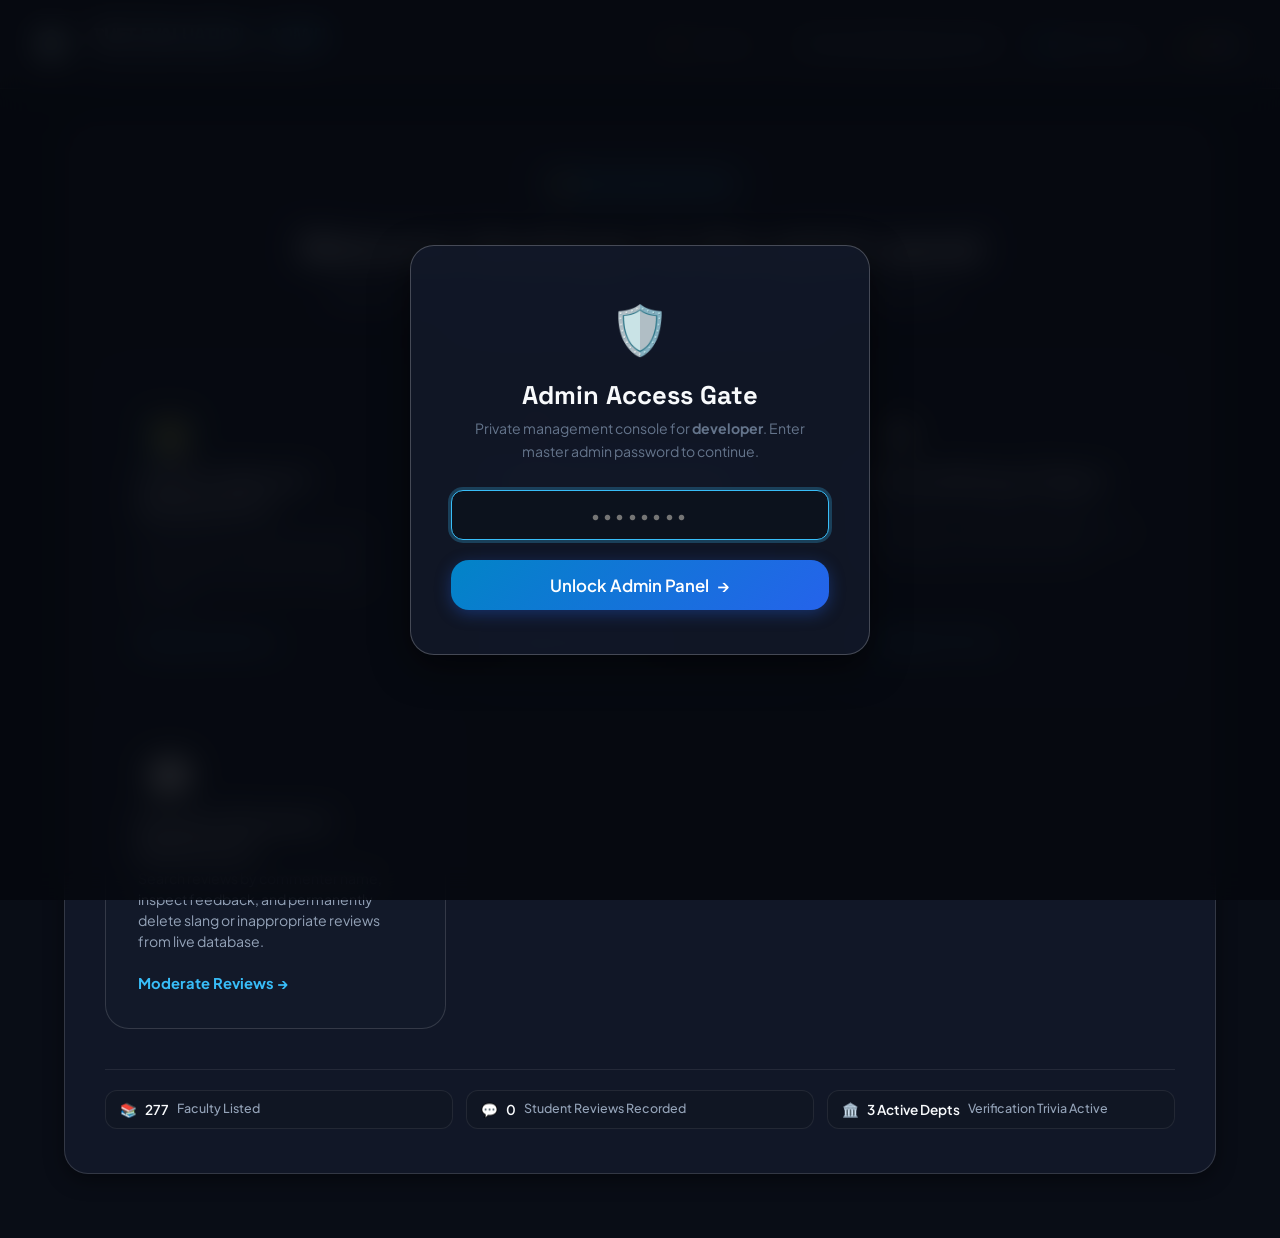
==== commit b89fbe1a: "Add files via upload" ====
--- a/admin.html
+++ b/admin.html
@@ -291,6 +291,147 @@
       color: #10b981;
       font-weight: 700;
     }
+
+    /* Server Maintenance Button (Do 5) */
+    .btn-maintenance-toggle {
+      display: inline-flex;
+      align-items: center;
+      gap: 0.45rem;
+      padding: 0.5rem 1rem;
+      border-radius: var(--radius-full);
+      font-size: 0.85rem;
+      font-weight: 700;
+      cursor: pointer;
+      border: 1.5px solid var(--border-medium);
+      background: var(--bg-surface);
+      color: var(--text-secondary);
+      transition: all var(--transition-fast);
+    }
+    .btn-maintenance-toggle:hover {
+      border-color: var(--accent-cyan);
+      color: var(--text-primary);
+    }
+    .btn-maintenance-toggle.active {
+      background: rgba(239, 68, 68, 0.2);
+      border-color: #ef4444;
+      color: #ef4444;
+      box-shadow: 0 0 12px rgba(239, 68, 68, 0.4);
+      animation: pulseMaint 2s infinite ease-in-out;
+    }
+    @keyframes pulseMaint {
+      0%, 100% { transform: scale(1); }
+      50% { transform: scale(1.03); }
+    }
+
+    /* Live Teacher Instant Search Results (Do 8) */
+    .admin-teacher-live-results {
+      background: var(--bg-surface);
+      border: 1.5px solid var(--accent-cyan);
+      border-radius: var(--radius-lg);
+      padding: 0.75rem;
+      margin-bottom: 1.5rem;
+      max-height: 280px;
+      overflow-y: auto;
+      display: flex;
+      flex-direction: column;
+      gap: 0.5rem;
+      box-shadow: var(--shadow-md);
+    }
+    .teacher-result-item {
+      display: flex;
+      justify-content: space-between;
+      align-items: center;
+      padding: 0.65rem 1rem;
+      background: var(--bg-card);
+      border: 1px solid var(--border-subtle);
+      border-radius: var(--radius-md);
+      transition: all var(--transition-fast);
+      cursor: pointer;
+    }
+    .teacher-result-item:hover {
+      background: var(--bg-card-hover);
+      border-color: var(--accent-cyan);
+      transform: translateX(4px);
+    }
+    .teacher-result-info {
+      display: flex;
+      align-items: center;
+      gap: 0.75rem;
+      flex-wrap: wrap;
+    }
+    .teacher-result-name {
+      font-weight: 700;
+      color: var(--text-primary);
+    }
+    .teacher-result-sub {
+      font-size: 0.82rem;
+      color: var(--text-muted);
+    }
+
+    /* Student Reviews Moderation Styles (Do 1) */
+    .review-mod-card {
+      background: var(--bg-surface);
+      border: 1.5px solid var(--border-medium);
+      border-radius: var(--radius-lg);
+      padding: 1.25rem 1.5rem;
+      display: flex;
+      flex-direction: column;
+      gap: 0.75rem;
+      transition: border-color var(--transition-fast);
+    }
+    .review-mod-card:hover {
+      border-color: var(--border-strong);
+    }
+    .review-mod-header {
+      display: flex;
+      justify-content: space-between;
+      align-items: center;
+      flex-wrap: wrap;
+      gap: 0.75rem;
+    }
+    .review-mod-commenter {
+      font-weight: 700;
+      color: var(--accent-cyan);
+      display: inline-flex;
+      align-items: center;
+      gap: 0.4rem;
+      font-size: 0.98rem;
+    }
+    .review-mod-target {
+      color: var(--text-secondary);
+      font-size: 0.88rem;
+    }
+    .review-mod-comment {
+      background: var(--bg-input);
+      border-left: 3.5px solid var(--accent-cyan);
+      padding: 0.85rem 1.15rem;
+      border-radius: var(--radius-sm);
+      font-size: 0.92rem;
+      line-height: 1.6;
+      color: var(--text-primary);
+      white-space: pre-wrap;
+      word-break: break-word;
+    }
+    .btn-delete-review {
+      padding: 0.4rem 0.85rem;
+      font-size: 0.82rem;
+      border-radius: var(--radius-md);
+      background: rgba(239, 68, 68, 0.12);
+      border: 1.5px solid rgba(239, 68, 68, 0.4);
+      color: #ef4444;
+      font-weight: 700;
+      cursor: pointer;
+      display: inline-flex;
+      align-items: center;
+      gap: 0.35rem;
+      transition: all var(--transition-fast);
+    }
+    .btn-delete-review:hover {
+      background: #ef4444;
+      color: #ffffff;
+      border-color: #ef4444;
+      box-shadow: 0 0 10px rgba(239, 68, 68, 0.4);
+    }
   </style>
 </head>
 <body>
@@ -303,7 +444,7 @@
       <div class="admin-auth-icon">🛡️</div>
       <h2 class="admin-auth-title">Admin Access Gate</h2>
       <p class="admin-auth-sub">
-        Private management console for <strong>Iftekhar</strong>. Enter master admin password to continue.
+        Private management console for <strong>developer</strong>. Enter master admin password to continue.
       </p>
 
       <form id="adminAuthForm">
@@ -337,6 +478,12 @@
           <span id="adminDbStatusText">Connecting...</span>
         </div>
 
+        <!-- Server Maintenance Toggle Button (Do 5) -->
+        <button type="button" id="btnServerMaintenanceToggle" class="btn-maintenance-toggle" title="Toggle Server Maintenance Mode (Stops public reviews & shows maintenance notice on Page 1)">
+          <span class="maint-icon">🛠️</span>
+          <span id="btnServerMaintenanceText">Server Maintenance: OFF</span>
+        </button>
+
         <a href="index.html" class="nav-link-btn" title="View Public Student Review Portal">
           🌐 View Live Site
         </a>
@@ -360,7 +507,7 @@
       <div class="card-glass" style="padding: 2.75rem 2.5rem; text-align: center;">
         <span class="welcome-badge">👑 Master Moderator Panel</span>
         <h1 class="welcome-title" style="margin-bottom: 0.5rem;">
-          Welcome Iftekhar to the admin panel
+          Welcome developer to the admin panel
         </h1>
         <p class="welcome-subtitle" style="margin-bottom: 1.5rem;">
           What do u want to modify? Changes saved here immediately update the live student evaluation website in real-time.
@@ -403,6 +550,18 @@
             </div>
             <span class="nav-card-cta">Configure Portal &rarr;</span>
           </div>
+
+          <!-- Card 4: Student Reviews Moderation & Deletion (Do 1) -->
+          <div class="admin-nav-card" id="btnGoReviews">
+            <div>
+              <div class="nav-card-icon">💬</div>
+              <h3 class="nav-card-title">Student Reviews &amp; Moderation</h3>
+              <p class="nav-card-desc">
+                Search reviews by commenter name, inspect feedback, and permanently delete slang or inappropriate reviews from live database.
+              </p>
+            </div>
+            <span class="nav-card-cta">Moderate Reviews &rarr;</span>
+          </div>
         </div>
 
         <!-- Quick Summary Stats Bar -->
@@ -449,10 +608,11 @@
       <div id="sectionModifyTeacher" class="admin-editor-card">
         <h3 style="margin-bottom: 1rem;">Select the teacher name or search the name</h3>
         
-        <div class="search-row" style="margin-bottom: 1.5rem;">
+        <div class="search-row" style="margin-bottom: 1rem;">
           <div class="search-input-wrap">
             <span class="search-icon">🔍</span>
-            <input type="text" id="adminTeacherSearchInput" class="search-input" placeholder="Type to filter teacher dropdown...">
+            <input type="text" id="adminTeacherSearchInput" class="search-input" placeholder="Type teacher name to instantly search and edit...">
+            <button type="button" id="adminTeacherSearchClearBtn" class="clear-search-btn" title="Clear search" style="display: none;">&times;</button>
           </div>
 
           <div style="flex: 1.5; min-width: 280px;">
@@ -460,6 +620,11 @@
               <option value="">-- Choose a Faculty Member to Edit --</option>
             </select>
           </div>
+        </div>
+
+        <!-- Live Instant Search Matches Container (Do 8) -->
+        <div id="adminTeacherLiveResults" class="admin-teacher-live-results" style="display: none;">
+          <!-- Dynamically populated with instant match cards -->
         </div>
 
         <!-- Teacher Edit Form (Active when teacher selected) -->
@@ -746,6 +911,41 @@
       </div>
     </section>
 
+    <!-- =========================================================================
+         PAGE 2D: STUDENT REVIEWS MODERATION & DELETION (Do 1)
+         ========================================================================= -->
+    <section id="pageAdminReviews" class="admin-subpage">
+      <div class="admin-page-header">
+        <div>
+          <button class="btn-back btnBackToHub" style="margin-bottom: 0.5rem;">
+            <span>&larr;</span> Back to Admin Menu
+          </button>
+          <h2>Student Reviews Moderation &amp; Deletion</h2>
+          <p>Search reviews by commenter name to find and remove inappropriate, abusive, or slang comments from the live database.</p>
+        </div>
+      </div>
+
+      <div class="admin-editor-card">
+        <h3 style="margin-bottom: 1rem;">Search Review by Commenter Name</h3>
+        <div class="search-row" style="margin-bottom: 1.5rem;">
+          <div class="search-input-wrap" style="flex: 2;">
+            <span class="search-icon">🔍</span>
+            <input type="text" id="adminReviewSearchInput" class="search-input" placeholder="Search by commenter / student name (e.g. WizardFox_42)...">
+            <button type="button" id="adminReviewSearchClearBtn" class="clear-search-btn" title="Clear search" style="display: none;">&times;</button>
+          </div>
+          <div style="display: flex; align-items: center; gap: 0.75rem;">
+            <span id="adminReviewMatchCount" class="stat-pill" style="padding: 0.65rem 1.15rem; background: var(--bg-surface); border: 1px solid var(--border-medium); border-radius: var(--radius-full); font-weight: 700;">Loading reviews...</span>
+            <button type="button" id="btnRefreshReviews" class="btn btn-secondary" title="Reload reviews from database">🔄 Refresh</button>
+          </div>
+        </div>
+
+        <!-- Reviews Listing Container -->
+        <div id="adminReviewsListContainer" style="display: flex; flex-direction: column; gap: 1rem;">
+          <!-- Dynamically populated by JS -->
+        </div>
+      </div>
+    </section>
+
   </main>
 
   <!-- Toast Notification Popup -->
@@ -765,9 +965,10 @@
       const adminState = {
         authenticated: false,
         teachers: [],
+        reviews: [],
         currentDeptQuestions: 'CSE',
         questionsPool: {},
-        settings: { minCorrect: 4, activeDepts: ['CSE', 'EEE', 'CE'] },
+        settings: { minCorrect: 4, activeDepts: ['CSE', 'EEE', 'CE'], maintenanceMode: false },
         selectedTeacherForEdit: null,
         editingQuestionId: null
       };
@@ -785,14 +986,20 @@
         adminThemeIcon: document.getElementById('adminThemeIcon'),
         adminThemeText: document.getElementById('adminThemeText'),
 
+        // Server Maintenance Button (Do 5)
+        btnServerMaintenanceToggle: document.getElementById('btnServerMaintenanceToggle'),
+        btnServerMaintenanceText: document.getElementById('btnServerMaintenanceText'),
+
         pageAdminHub: document.getElementById('pageAdminHub'),
         pageAdminTeachers: document.getElementById('pageAdminTeachers'),
         pageAdminQuestions: document.getElementById('pageAdminQuestions'),
         pageAdminSettings: document.getElementById('pageAdminSettings'),
+        pageAdminReviews: document.getElementById('pageAdminReviews'),
 
         btnGoTeachers: document.getElementById('btnGoTeachers'),
         btnGoQuestions: document.getElementById('btnGoQuestions'),
         btnGoSettings: document.getElementById('btnGoSettings'),
+        btnGoReviews: document.getElementById('btnGoReviews'),
         adminBrandBtn: document.getElementById('adminBrandBtn'),
 
         adminTotalTeachers: document.getElementById('adminTotalTeachers'),
@@ -805,6 +1012,8 @@
         sectionModifyTeacher: document.getElementById('sectionModifyTeacher'),
         sectionAddTeacher: document.getElementById('sectionAddTeacher'),
         adminTeacherSearchInput: document.getElementById('adminTeacherSearchInput'),
+        adminTeacherSearchClearBtn: document.getElementById('adminTeacherSearchClearBtn'),
+        adminTeacherLiveResults: document.getElementById('adminTeacherLiveResults'),
         adminTeacherSelectDropdown: document.getElementById('adminTeacherSelectDropdown'),
         teacherEditFormArea: document.getElementById('teacherEditFormArea'),
         editingTeacherBadge: document.getElementById('editingTeacherBadge'),
@@ -822,6 +1031,13 @@
         btnSubmitNewTeacher: document.getElementById('btnSubmitNewTeacher'),
         adminTeachersTableBody: document.getElementById('adminTeachersTableBody'),
         tableRecordCount: document.getElementById('tableRecordCount'),
+
+        // Reviews Moderation section (Do 1)
+        adminReviewSearchInput: document.getElementById('adminReviewSearchInput'),
+        adminReviewSearchClearBtn: document.getElementById('adminReviewSearchClearBtn'),
+        adminReviewMatchCount: document.getElementById('adminReviewMatchCount'),
+        btnRefreshReviews: document.getElementById('btnRefreshReviews'),
+        adminReviewsListContainer: document.getElementById('adminReviewsListContainer'),
 
         // Questions section
         tabModifyQues: document.getElementById('tabModifyQues'),
@@ -935,6 +1151,7 @@
         adminState.settings = await window.dbService.getSettings();
 
         updateDashboardCounters();
+        updateMaintenanceUI();
         populateTeachersDropdown();
         renderTeachersTable();
         renderQuestionsList();
@@ -957,8 +1174,8 @@
       // =========================================================================
 
       function showSubpage(pageId) {
-        [el.pageAdminHub, el.pageAdminTeachers, el.pageAdminQuestions, el.pageAdminSettings].forEach(p => {
-          p.classList.remove('active');
+        [el.pageAdminHub, el.pageAdminTeachers, el.pageAdminQuestions, el.pageAdminSettings, el.pageAdminReviews].forEach(p => {
+          if (p) p.classList.remove('active');
         });
         const target = el[pageId];
         if (target) {
@@ -972,6 +1189,12 @@
         el.btnGoTeachers.addEventListener('click', () => showSubpage('pageAdminTeachers'));
         el.btnGoQuestions.addEventListener('click', () => showSubpage('pageAdminQuestions'));
         el.btnGoSettings.addEventListener('click', () => showSubpage('pageAdminSettings'));
+        if (el.btnGoReviews) {
+          el.btnGoReviews.addEventListener('click', () => {
+            showSubpage('pageAdminReviews');
+            loadAdminReviews(el.adminReviewSearchInput ? el.adminReviewSearchInput.value : '');
+          });
+        }
 
         document.querySelectorAll('.btnBackToHub').forEach(b => {
           b.addEventListener('click', () => showSubpage('pageAdminHub'));
@@ -998,11 +1221,102 @@
           el.sectionAddTeacher.style.display = 'block';
         });
 
-        // Search & Select dropdown filter
+        // Search & Select dropdown filter & Live instant search (Do 8)
+        function handleTeacherSearch(q) {
+          const query = (q || '').toLowerCase().trim();
+          populateTeachersDropdown(query);
+
+          if (!query) {
+            el.adminTeacherLiveResults.style.display = 'none';
+            el.adminTeacherLiveResults.innerHTML = '';
+            if (el.adminTeacherSearchClearBtn) el.adminTeacherSearchClearBtn.style.display = 'none';
+            renderTeachersTable();
+            return;
+          }
+
+          if (el.adminTeacherSearchClearBtn) el.adminTeacherSearchClearBtn.style.display = 'inline-block';
+
+          // Filter matching teachers
+          const matches = adminState.teachers.filter(t => 
+            (t.name || '').toLowerCase().includes(query) ||
+            (t.deptCode || '').toLowerCase().includes(query) ||
+            (t.designation || '').toLowerCase().includes(query)
+          );
+
+          // Also filter the table below in real time
+          renderTeachersTable(query);
+
+          // Populate live search results cards (Do 8)
+          el.adminTeacherLiveResults.style.display = 'flex';
+          if (matches.length === 0) {
+            el.adminTeacherLiveResults.innerHTML = `
+              <div style="padding: 0.85rem; text-align: center; color: var(--text-muted); font-size: 0.88rem;">
+                No faculty members found matching "<strong>${escapeHtml(q)}</strong>". Try typing a different name.
+              </div>
+            `;
+            return;
+          }
+
+          el.adminTeacherLiveResults.innerHTML = `
+            <div style="font-size: 0.82rem; font-weight: 700; color: var(--accent-cyan); padding: 0.25rem 0.5rem;">
+              Found ${matches.length} matching faculty member${matches.length === 1 ? '' : 's'} — click to edit details:
+            </div>
+          `;
+
+          matches.slice(0, 15).forEach(t => {
+            const item = document.createElement('div');
+            item.className = 'teacher-result-item';
+            item.innerHTML = `
+              <div class="teacher-result-info">
+                <span class="teacher-dept-pill">${escapeHtml(t.deptCode || 'BUET')}</span>
+                <span class="teacher-result-name">${escapeHtml(t.name)}</span>
+                <span class="teacher-result-sub">• ${escapeHtml(t.designation || 'Lecturer')} (${escapeHtml(t.dept || '')})</span>
+              </div>
+              <button type="button" class="btn btn-secondary btn-sm" style="padding: 0.35rem 0.75rem; font-size: 0.8rem; font-weight: 700;">
+                ✏️ Edit Details
+              </button>
+            `;
+
+            item.addEventListener('click', () => {
+              el.tabModifyTeacher.click();
+              el.adminTeacherSelectDropdown.value = t.id;
+              loadTeacherIntoEditor(t);
+              el.adminTeacherLiveResults.style.display = 'none';
+              el.teacherEditFormArea.scrollIntoView({ behavior: 'smooth', block: 'center' });
+            });
+
+            el.adminTeacherLiveResults.appendChild(item);
+          });
+        }
+
         el.adminTeacherSearchInput.addEventListener('input', (e) => {
-          const q = e.target.value.toLowerCase().trim();
-          populateTeachersDropdown(q);
-        });
+          handleTeacherSearch(e.target.value);
+        });
+
+        el.adminTeacherSearchInput.addEventListener('keydown', (e) => {
+          if (e.key === 'Enter') {
+            e.preventDefault();
+            const query = el.adminTeacherSearchInput.value.toLowerCase().trim();
+            if (query) {
+              const match = adminState.teachers.find(t => (t.name || '').toLowerCase().includes(query));
+              if (match) {
+                el.tabModifyTeacher.click();
+                el.adminTeacherSelectDropdown.value = match.id;
+                loadTeacherIntoEditor(match);
+                el.adminTeacherLiveResults.style.display = 'none';
+                el.teacherEditFormArea.scrollIntoView({ behavior: 'smooth', block: 'center' });
+              }
+            }
+          }
+        });
+
+        if (el.adminTeacherSearchClearBtn) {
+          el.adminTeacherSearchClearBtn.addEventListener('click', () => {
+            el.adminTeacherSearchInput.value = '';
+            handleTeacherSearch('');
+            el.adminTeacherSearchInput.focus();
+          });
+        }
 
         el.adminTeacherSelectDropdown.addEventListener('change', (e) => {
           const teacherId = e.target.value;
@@ -1137,9 +1451,19 @@
         el.editTeacherLocation.value = t.location || '';
       }
 
-      function renderTeachersTable() {
+      function renderTeachersTable(filterQuery = '') {
         el.adminTeachersTableBody.innerHTML = '';
-        adminState.teachers.forEach(t => {
+        let list = adminState.teachers;
+        if (filterQuery) {
+          const q = filterQuery.toLowerCase().trim();
+          list = list.filter(t => 
+            (t.name || '').toLowerCase().includes(q) ||
+            (t.deptCode || '').toLowerCase().includes(q) ||
+            (t.designation || '').toLowerCase().includes(q)
+          );
+        }
+        el.tableRecordCount.textContent = list.length;
+        list.forEach(t => {
           const tr = document.createElement('tr');
           tr.innerHTML = `
             <td><code>${t.id}</code></td>
@@ -1447,11 +1771,195 @@
           .replace(/'/g, '&#039;');
       }
 
+      // =========================================================================
+      // SERVER MAINTENANCE CONTROL (Do 5)
+      // =========================================================================
+
+      function initMaintenanceControl() {
+        updateMaintenanceUI();
+        if (el.btnServerMaintenanceToggle) {
+          el.btnServerMaintenanceToggle.addEventListener('click', async () => {
+            const currentMaint = Boolean(adminState.settings && adminState.settings.maintenanceMode);
+            const nextMaint = !currentMaint;
+
+            const promptMsg = nextMaint
+              ? 'Are you sure you want to TURN ON Server Maintenance?\n\nPublic users will see the modification notice on the 1st page and will not be able to submit reviews.'
+              : 'Are you sure you want to TURN OFF Server Maintenance?\n\nThe website will return to normal live evaluation mode.';
+
+            if (!confirm(promptMsg)) return;
+
+            adminState.settings.maintenanceMode = nextMaint;
+            el.btnServerMaintenanceToggle.disabled = true;
+
+            try {
+              await window.dbService.saveSettings(adminState.settings);
+              updateMaintenanceUI();
+              if (nextMaint) {
+                showToast('⚠️ SERVER MAINTENANCE MODE ACTIVATED! Public users will see maintenance notice.', 'error');
+              } else {
+                showToast('✅ Server Maintenance Mode deactivated. Evaluation site is live!');
+              }
+            } catch (err) {
+              showToast('Error saving maintenance setting: ' + err.message, 'error');
+            } finally {
+              el.btnServerMaintenanceToggle.disabled = false;
+            }
+          });
+        }
+      }
+
+      function updateMaintenanceUI() {
+        const isMaint = Boolean(adminState.settings && adminState.settings.maintenanceMode);
+        if (el.btnServerMaintenanceToggle && el.btnServerMaintenanceText) {
+          if (isMaint) {
+            el.btnServerMaintenanceToggle.classList.add('active');
+            el.btnServerMaintenanceText.textContent = 'SERVER MAINTENANCE: ON';
+          } else {
+            el.btnServerMaintenanceToggle.classList.remove('active');
+            el.btnServerMaintenanceText.textContent = 'Server Maintenance: OFF';
+          }
+        }
+      }
+
+      // =========================================================================
+      // STUDENT REVIEWS MODERATION & DELETION (Do 1)
+      // =========================================================================
+
+      function initReviewManagement() {
+        if (!el.adminReviewSearchInput) return;
+
+        // Search by commenter name input
+        el.adminReviewSearchInput.addEventListener('input', (e) => {
+          const q = e.target.value;
+          if (el.adminReviewSearchClearBtn) {
+            el.adminReviewSearchClearBtn.style.display = q ? 'inline-block' : 'none';
+          }
+          renderAdminReviews(q);
+        });
+
+        if (el.adminReviewSearchClearBtn) {
+          el.adminReviewSearchClearBtn.addEventListener('click', () => {
+            el.adminReviewSearchInput.value = '';
+            el.adminReviewSearchClearBtn.style.display = 'none';
+            renderAdminReviews('');
+            el.adminReviewSearchInput.focus();
+          });
+        }
+
+        if (el.btnRefreshReviews) {
+          el.btnRefreshReviews.addEventListener('click', async () => {
+            el.btnRefreshReviews.textContent = '⏳ Loading...';
+            await loadAdminReviews(el.adminReviewSearchInput.value);
+            el.btnRefreshReviews.textContent = '🔄 Refresh';
+            showToast('Refreshed reviews from live database');
+          });
+        }
+      }
+
+      async function loadAdminReviews(searchQuery = '') {
+        if (!el.adminReviewMatchCount) return;
+        el.adminReviewMatchCount.textContent = 'Loading reviews...';
+        try {
+          adminState.reviews = await window.dbService.getAllReviews();
+        } catch (e) {
+          console.warn('Could not load reviews:', e);
+          adminState.reviews = [];
+        }
+        renderAdminReviews(searchQuery);
+      }
+
+      function renderAdminReviews(query = '') {
+        if (!el.adminReviewsListContainer) return;
+        const q = (query || '').toLowerCase().trim();
+        let list = adminState.reviews || [];
+
+        // Filter by commenter name (or comment content)
+        if (q) {
+          list = list.filter(r => 
+            (r.author || '').toLowerCase().includes(q) ||
+            (r.comment || '').toLowerCase().includes(q)
+          );
+        }
+
+        if (el.adminReviewMatchCount) {
+          el.adminReviewMatchCount.textContent = `${list.length} review${list.length === 1 ? '' : 's'}${q ? ' matching "' + query + '"' : ' total'}`;
+        }
+
+        if (list.length === 0) {
+          el.adminReviewsListContainer.innerHTML = `
+            <div class="empty-state-card" style="padding: 2.75rem; text-align: center; background: var(--bg-surface); border-radius: var(--radius-lg); border: 1.5px dashed var(--border-medium);">
+              <div style="font-size: 2.5rem; margin-bottom: 0.5rem;">🔍</div>
+              <h3 style="margin-bottom: 0.35rem;">No reviews found</h3>
+              <p style="color: var(--text-muted); font-size: 0.9rem;">
+                ${q ? 'No reviews found by commenter name matching "<strong>' + escapeHtml(query) + '</strong>".' : 'No student reviews currently in the database.'}
+              </p>
+            </div>
+          `;
+          return;
+        }
+
+        el.adminReviewsListContainer.innerHTML = '';
+        list.forEach(r => {
+          const teacher = adminState.teachers.find(t => t.id === r.teacherId) || { name: r.teacherId || 'Faculty Member', deptCode: '' };
+          const score = Number(r.score || 0);
+          const scoreClass = score > 0 ? 'positive' : (score < 0 ? 'negative' : 'zero');
+          const formattedScore = score > 0 ? `+${score}` : `${score}`;
+
+          const card = document.createElement('div');
+          card.className = 'review-mod-card';
+          card.innerHTML = `
+            <div class="review-mod-header">
+              <div>
+                <span class="review-mod-commenter">👤 ${escapeHtml(r.author || 'AnonymousStudent')}</span>
+                <span class="review-mod-target" style="margin-left: 0.5rem;">
+                  • Review for: <strong>${escapeHtml(teacher.name)}</strong> (${escapeHtml(teacher.deptCode || 'BUET')})
+                </span>
+                ${r.course ? `<span style="font-size: 0.8rem; background: var(--bg-input); padding: 0.2rem 0.55rem; border-radius: var(--radius-sm); margin-left: 0.5rem; color: var(--text-muted);">Course: ${escapeHtml(r.course)}</span>` : ''}
+              </div>
+              <div style="display: flex; align-items: center; gap: 0.75rem; flex-wrap: wrap;">
+                <div class="card-score-badge ${scoreClass}" style="padding: 0.25rem 0.65rem; font-size: 0.85rem;" title="Score: ${formattedScore}">
+                  <span>${formattedScore}</span>
+                  <span>★</span>
+                </div>
+                <span style="color: var(--text-muted); font-size: 0.82rem;">${escapeHtml(r.date || '')}</span>
+                <button type="button" class="btn-delete-review" title="Delete inappropriate or slang comment">
+                  🗑️ Delete Review
+                </button>
+              </div>
+            </div>
+            <div class="review-mod-comment">
+              "${escapeHtml(r.comment || 'No written comment provided')}"
+            </div>
+          `;
+
+          // Delete button action (Do 1)
+          card.querySelector('.btn-delete-review').addEventListener('click', async () => {
+            const authorName = r.author || 'Anonymous';
+            const confirmMsg = `Are you sure you want to permanently delete this review by commenter "${authorName}"?\n\nComment: "${(r.comment || '').substring(0, 100)}..."\n\nThis will remove it from the live website database immediately.`;
+            if (!confirm(confirmMsg)) return;
+
+            try {
+              await window.dbService.deleteReview(r.id, r.firestoreDocId);
+              showToast(`✅ Successfully deleted review by ${authorName}!`);
+              adminState.reviews = adminState.reviews.filter(item => item !== r && item.id !== r.id && item.firestoreDocId !== r.firestoreDocId);
+              renderAdminReviews(el.adminReviewSearchInput ? el.adminReviewSearchInput.value : '');
+              await refreshAllData();
+            } catch (err) {
+              showToast('Error deleting review: ' + err.message, 'error');
+            }
+          });
+
+          el.adminReviewsListContainer.appendChild(card);
+        });
+      }
+
       function initAdminApp() {
         initTheme();
         initDatabase();
         setupNavigationListeners();
+        initMaintenanceControl();
         initTeacherManagement();
+        initReviewManagement();
         initQuestionsManagement();
         initSettingsManagement();
       }
